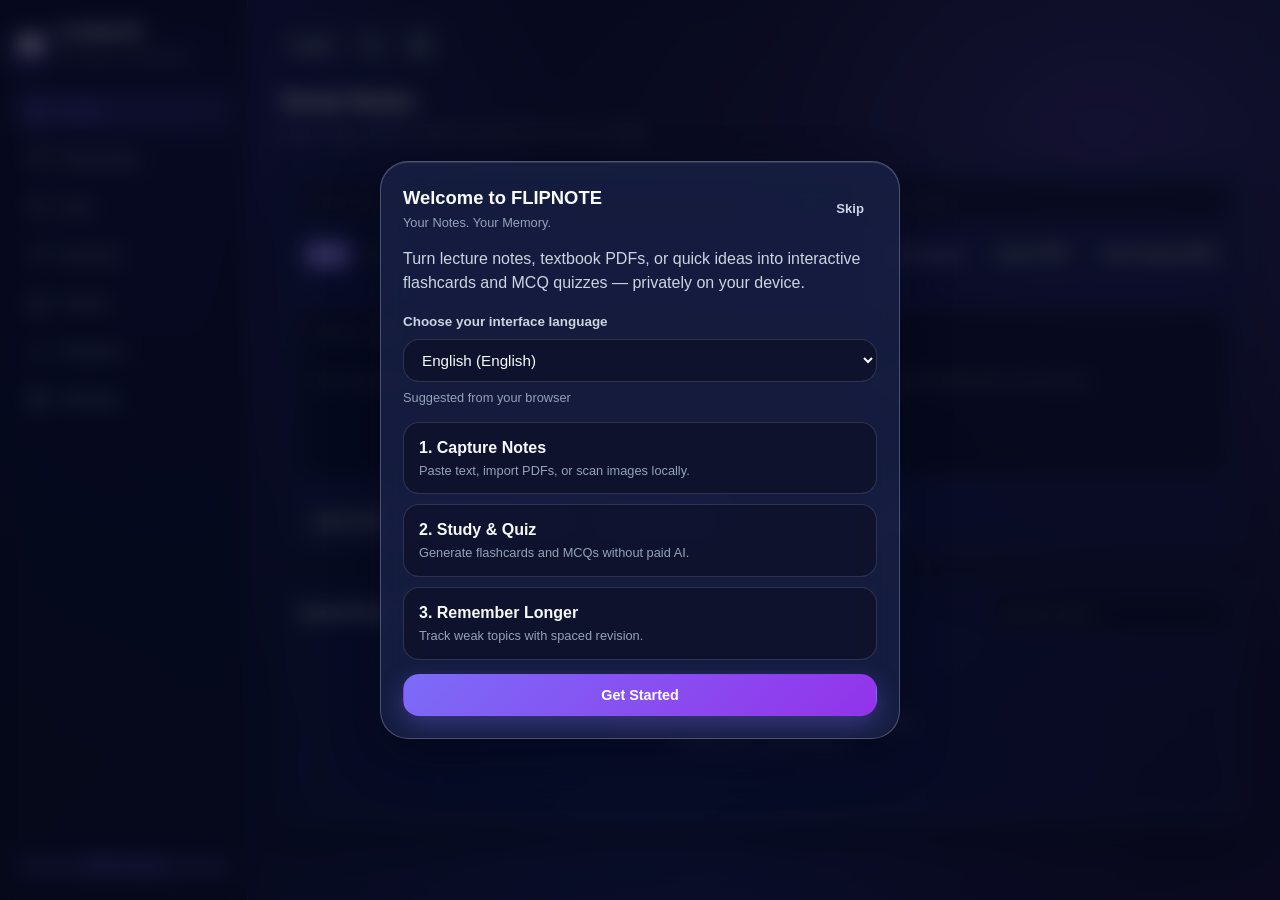
==== index.html @ e230f176 "Add files via upload" ====
<!DOCTYPE html>
<html lang="en" dir="ltr" data-theme="dark">
<head>
  <meta charset="UTF-8" />
  <meta name="viewport" content="width=device-width, initial-scale=1.0, viewport-fit=cover" />
  <title>FLIPNOTE — Your Notes. Your Memory. | Free Flashcards, Quizzes &amp; Spaced Revision</title>
  <meta name="description" content="FLIPNOTE is a free-first, offline-ready learning platform that converts your notes and PDFs into flashcards, MCQ quizzes, and spaced-revision sessions in 15 languages." />
  <meta name="theme-color" content="#101738" />
  <meta name="apple-mobile-web-app-capable" content="yes" />
  <meta name="apple-mobile-web-app-status-bar-style" content="black-translucent" />
  <meta name="apple-mobile-web-app-title" content="FLIPNOTE" />

  <!-- Canonical & Open Graph -->
  <link rel="canonical" href="https://YOUR_GITHUB_USERNAME.github.io/flipnote/" />
  <meta property="og:type" content="website" />
  <meta property="og:title" content="FLIPNOTE — Your Notes. Your Memory." />
  <meta property="og:description" content="Convert notes and PDFs into flashcards, MCQ quizzes, and spaced revision — free, private, and offline-ready." />
  <meta property="og:url" content="https://YOUR_GITHUB_USERNAME.github.io/flipnote/" />
  <meta property="og:image" content="./assets/icons/icon-512.png" />
  <meta name="twitter:card" content="summary" />
  <meta name="twitter:title" content="FLIPNOTE — Your Notes. Your Memory." />
  <meta name="twitter:description" content="Free-first study platform for flashcards, quizzes, and spaced revision." />

  <!-- PWA & Icons -->
  <link rel="manifest" href="./manifest.json" />
  <link rel="icon" type="image/svg+xml" href="./assets/icons/favicon.svg" />
  <link rel="apple-touch-icon" href="./assets/icons/apple-touch-icon.png" />

  <!-- Structured Data -->
  <script type="application/ld+json">
  {
    "@context": "https://schema.org",
    "@type": "SoftwareApplication",
    "name": "FLIPNOTE",
    "applicationCategory": "EducationalApplication",
    "operatingSystem": "Web, Android, iOS",
    "description": "Free-first learning platform that converts notes into flashcards, MCQ quizzes, and spaced revision.",
    "offers": {
      "@type": "Offer",
      "price": "0",
      "priceCurrency": "USD"
    }
  }
  </script>

  <link rel="stylesheet" href="./css/style.css" />
</head>
<body>
  <div id="offline-banner" class="offline-banner" hidden>
    <span data-i18n="common.offlineMode">You are offline. Saved study material remains available.</span>
  </div>

  <div class="app-shell">
    <!-- Desktop Sidebar -->
    <aside class="sidebar" aria-label="Primary navigation">
      <div class="brand-lockup">
        <img src="./assets/icons/icon-192.png" alt="FLIPNOTE logo" class="brand-logo" width="34" height="34" />
        <div>
          <p class="brand-title">FLIPNOTE</p>
          <p class="brand-tagline" data-i18n="app.tagline">Your Notes. Your Memory.</p>
        </div>
      </div>

      <nav class="sidebar-nav" id="sidebar-nav">
        <button class="nav-item active" data-view="notes" type="button">
          <svg viewBox="0 0 24 24" fill="none" stroke="currentColor" stroke-width="2"><path d="M14 2H6a2 2 0 0 0-2 2v16a2 2 0 0 0 2 2h12a2 2 0 0 0 2-2V8z"/><polyline points="14 2 14 8 20 8"/><line x1="16" y1="13" x2="8" y2="13"/><line x1="16" y1="17" x2="8" y2="17"/></svg>
          <span data-i18n="nav.notes">Notes</span>
        </button>
        <button class="nav-item" data-view="flashcards" type="button">
          <svg viewBox="0 0 24 24" fill="none" stroke="currentColor" stroke-width="2"><rect x="3" y="5" width="14" height="14" rx="2"/><path d="M7 3h12a2 2 0 0 1 2 2v12"/></svg>
          <span data-i18n="nav.flashcards">Flashcards</span>
        </button>
        <button class="nav-item" data-view="quiz" type="button">
          <svg viewBox="0 0 24 24" fill="none" stroke="currentColor" stroke-width="2"><circle cx="12" cy="12" r="10"/><path d="M9.09 9a3 3 0 0 1 5.83 1c0 2-3 3-3 3"/><line x1="12" y1="17" x2="12.01" y2="17"/></svg>
          <span data-i18n="nav.quiz">Quiz</span>
        </button>
        <button class="nav-item" data-view="revision" type="button">
          <svg viewBox="0 0 24 24" fill="none" stroke="currentColor" stroke-width="2"><polyline points="23 4 23 10 17 10"/><path d="M20.49 15a9 9 0 1 1-2.12-9.36L23 10"/></svg>
          <span data-i18n="nav.revision">Revision</span>
        </button>
        <button class="nav-item" data-view="library" type="button">
          <svg viewBox="0 0 24 24" fill="none" stroke="currentColor" stroke-width="2"><path d="M4 19.5A2.5 2.5 0 0 1 6.5 17H20"/><path d="M6.5 2H20v20H6.5A2.5 2.5 0 0 1 4 19.5v-15A2.5 2.5 0 0 1 6.5 2z"/></svg>
          <span data-i18n="nav.library">Library</span>
        </button>
        <button class="nav-item" data-view="progress" type="button">
          <svg viewBox="0 0 24 24" fill="none" stroke="currentColor" stroke-width="2"><line x1="18" y1="20" x2="18" y2="10"/><line x1="12" y1="20" x2="12" y2="4"/><line x1="6" y1="20" x2="6" y2="14"/></svg>
          <span data-i18n="nav.progress">Progress</span>
        </button>
        <button class="nav-item" data-view="settings" type="button">
          <svg viewBox="0 0 24 24" fill="none" stroke="currentColor" stroke-width="2"><circle cx="12" cy="12" r="3"/><path d="M19.4 15a1.65 1.65 0 0 0 .33 1.82l.06.06a2 2 0 1 1-2.83 2.83l-.06-.06a1.65 1.65 0 0 0-1.82-.33 1.65 1.65 0 0 0-1 1.51V21a2 2 0 0 1-4 0v-.09A1.65 1.65 0 0 0 9 19.4a1.65 1.65 0 0 0-1.82.33l-.06.06a2 2 0 1 1-2.83-2.83l.06-.06a1.65 1.65 0 0 0 .33-1.82 1.65 1.65 0 0 0-1.51-1H3a2 2 0 0 1 0-4h.09A1.65 1.65 0 0 0 4.6 9a1.65 1.65 0 0 0-.33-1.82l-.06-.06a2 2 0 1 1 2.83-2.83l.06.06a1.65 1.65 0 0 0 1.82.33H9a1.65 1.65 0 0 0 1-1.51V3a2 2 0 0 1 4 0v.09a1.65 1.65 0 0 0 1 1.51 1.65 1.65 0 0 0 1.82-.33l.06-.06a2 2 0 1 1 2.83 2.83l-.06.06a1.65 1.65 0 0 0-.33 1.82V9c.26.6.77 1.02 1.51 1H21a2 2 0 0 1 0 4h-.09c-.74 0-1.25.42-1.51 1z"/></svg>
          <span data-i18n="nav.settings">Settings</span>
        </button>
      </nav>

      <div class="pill" style="justify-content:center;" data-i18n="common.offlineReady">Offline Ready</div>
    </aside>

    <!-- Main Content -->
    <main class="main-content">
      <header class="mobile-header">
        <div class="brand-lockup">
          <img src="./assets/icons/icon-192.png" alt="FLIPNOTE logo" class="brand-logo" width="34" height="34" />
          <div>
            <h1 class="brand-title">FLIPNOTE</h1>
            <p class="brand-tagline" data-i18n="app.tagline">Your Notes. Your Memory.</p>
          </div>
        </div>
        <div class="header-actions">
          <button id="btn-install-pwa" class="btn btn-secondary btn-sm" type="button" hidden>Install</button>
          <button id="btn-theme-toggle" class="btn btn-secondary btn-icon" type="button" aria-label="Toggle theme" title="Toggle theme">
            <svg viewBox="0 0 24 24" width="18" height="18" fill="none" stroke="currentColor" stroke-width="2"><path d="M21 12.79A9 9 0 1 1 11.21 3 7 7 0 0 0 21 12.79z"/></svg>
          </button>
          <button id="btn-open-settings" class="btn btn-secondary btn-icon" type="button" data-i18n-aria="nav.settings" aria-label="Settings">
            <svg viewBox="0 0 24 24" width="18" height="18" fill="none" stroke="currentColor" stroke-width="2"><circle cx="12" cy="12" r="3"/><path d="M19.4 15a1.65 1.65 0 0 0 .33 1.82l.06.06a2 2 0 1 1-2.83 2.83l-.06-.06a1.65 1.65 0 0 0-1.82-.33 1.65 1.65 0 0 0-1 1.51V21a2 2 0 0 1-4 0v-.09A1.65 1.65 0 0 0 9 19.4a1.65 1.65 0 0 0-1.82.33l-.06.06a2 2 0 1 1-2.83-2.83l.06-.06a1.65 1.65 0 0 0 .33-1.82 1.65 1.65 0 0 0-1.51-1H3a2 2 0 0 1 0-4h.09A1.65 1.65 0 0 0 4.6 9a1.65 1.65 0 0 0-.33-1.82l-.06-.06a2 2 0 1 1 2.83-2.83l.06.06a1.65 1.65 0 0 0 1.82.33H9a1.65 1.65 0 0 0 1-1.51V3a2 2 0 0 1 4 0v.09a1.65 1.65 0 0 0 1 1.51 1.65 1.65 0 0 0 1.82-.33l.06-.06a2 2 0 1 1 2.83 2.83l-.06.06a1.65 1.65 0 0 0-.33 1.82V9c.26.6.77 1.02 1.51 1H21a2 2 0 0 1 0 4h-.09c-.74 0-1.25.42-1.51 1z"/></svg>
          </button>
        </div>
      </header>

      <!-- VIEW 1: SMART NOTES -->
      <section id="view-notes" class="view-section active" aria-labelledby="notes-heading">
        <div class="view-header">
          <h2 id="notes-heading" class="view-title" data-i18n="notes.title">Smart Notes</h2>
          <p class="view-subtitle" data-i18n="notes.subtitle">Paste notes, import a PDF, or extract text from an image.</p>
        </div>

        <article class="glass-card">
          <div class="grid-2">
            <div class="field-group">
              <label for="note-title" class="sr-only" data-i18n="notes.noteTitlePlaceholder">Note title</label>
              <input id="note-title" class="input" type="text" data-i18n-placeholder="notes.noteTitlePlaceholder" placeholder="Note title (e.g., Cell Biology — Mitosis)" />
            </div>
            <div class="field-group">
              <label for="note-subject" class="sr-only" data-i18n="notes.subjectPlaceholder">Subject</label>
              <input id="note-subject" class="input" type="text" data-i18n-placeholder="notes.subjectPlaceholder" placeholder="Subject / Topic (optional)" />
            </div>
          </div>

          <div class="btn-row" style="justify-content:space-between; margin-bottom:10px;">
            <div class="segmented" role="tablist">
              <button id="btn-note-edit-mode" class="segmented-btn active" type="button" data-i18n="notes.editMode">Edit</button>
              <button id="btn-note-preview-mode" class="segmented-btn" type="button" data-i18n="notes.previewMode">Preview</button>
            </div>
            <div class="btn-row">
              <button id="btn-load-sample" class="btn btn-ghost btn-sm" type="button" data-i18n="notes.pasteSample">Load Sample</button>
              <label class="btn btn-secondary btn-sm" style="cursor:pointer;">
                <span data-i18n="notes.importPdf">Import PDF</span>
                <input id="input-pdf-file" type="file" accept="application/pdf,.pdf" hidden />
              </label>
              <label class="btn btn-secondary btn-sm" style="cursor:pointer;">
                <span data-i18n="notes.importImage">Scan Image (OCR)</span>
                <input id="input-ocr-file" type="file" accept="image/*" hidden />
              </label>
            </div>
          </div>

          <div id="note-status" class="pill" style="margin-bottom:10px;" hidden></div>

          <textarea id="note-content" class="textarea" data-i18n-placeholder="notes.contentPlaceholder" placeholder="Paste or type your study notes here..."></textarea>
          <div id="note-preview" class="note-preview" hidden></div>
          <div id="note-summary-box" class="glass-card" style="margin-top:12px; padding:14px;" hidden></div>

          <div class="btn-row" style="margin-top:14px;">
            <button id="btn-save-note" class="btn btn-secondary" type="button" data-i18n="notes.saveNote">Save Note</button>
            <button id="btn-gen-flashcards" class="btn btn-primary" type="button" data-i18n="notes.generateFlashcards">Generate Flashcards</button>
            <button id="btn-gen-quiz" class="btn btn-primary" type="button" data-i18n="notes.generateQuiz">Generate Quiz</button>
            <button id="btn-summarize-note" class="btn btn-secondary" type="button">Summarize</button>
            <button id="btn-clear-note" class="btn btn-ghost btn-sm" type="button" data-i18n="common.clear">Clear</button>
          </div>
        </article>

        <article class="glass-card">
          <div class="btn-row" style="justify-content:space-between; margin-bottom:12px;">
            <h3 style="margin:0; font-size:1.05rem;" data-i18n="notes.savedNotes">Saved Notes</h3>
            <input id="notes-search" class="input" style="max-width:240px; padding:8px 12px;" type="search" data-i18n-placeholder="notes.searchNotes" placeholder="Search notes..." />
          </div>
          <div id="notes-list" class="item-list"></div>
        </article>
      </section>

      <!-- VIEW 2: FLASHCARDS -->
      <section id="view-flashcards" class="view-section" aria-labelledby="flashcards-heading">
        <div class="view-header">
          <h2 id="flashcards-heading" class="view-title" data-i18n="flashcards.title">Flashcard Studio</h2>
          <p class="view-subtitle" data-i18n="flashcards.subtitle">Flip cards, edit Q&amp;A, shuffle, and save study sets.</p>
        </div>

        <article class="glass-card" id="flashcards-workspace">
          <div class="btn-row" style="justify-content:space-between; margin-bottom:12px;">
            <div class="btn-row">
              <input id="set-title-input" class="input" style="max-width:260px; padding:8px 12px;" type="text" data-i18n-placeholder="flashcards.setTitlePrompt" placeholder="Study Set Title" />
              <span id="flashcard-counter" class="pill">0 / 0</span>
            </div>
            <div class="btn-row">
              <button id="btn-fc-shuffle" class="btn btn-secondary btn-sm" type="button" data-i18n="flashcards.shuffle">Shuffle</button>
              <button id="btn-fc-add" class="btn btn-secondary btn-sm" type="button" data-i18n="flashcards.addCard">Add Card</button>
              <button id="btn-fc-save" class="btn btn-primary btn-sm" type="button" data-i18n="flashcards.saveSet">Save Study Set</button>
              <button id="btn-fc-share" class="btn btn-secondary btn-sm" type="button" data-i18n="flashcards.shareSet">Share Set</button>
            </div>
          </div>

          <div id="flashcard-empty" class="empty-state">
            <div class="empty-icon">
              <svg viewBox="0 0 24 24" width="24" height="24" fill="none" stroke="currentColor" stroke-width="2"><rect x="3" y="5" width="14" height="14" rx="2"/><path d="M7 3h12a2 2 0 0 1 2 2v12"/></svg>
            </div>
            <h3 class="empty-title" data-i18n="flashcards.emptyTitle">No flashcards ready</h3>
            <p class="empty-desc" data-i18n="flashcards.emptyDesc">Generate flashcards from a note or open a saved study set from your Library.</p>
            <button id="btn-fc-go-notes" class="btn btn-primary" type="button" data-i18n="flashcards.goToNotes">Go to Notes</button>
          </div>

          <div id="flashcard-active-area" hidden>
            <div class="flashcard-stage">
              <div id="flashcard-3d" class="flashcard-3d" tabindex="0" role="button" aria-label="Flip flashcard">
                <div class="flashcard-face flashcard-face-front">
                  <span class="flashcard-face-label" data-i18n="flashcards.front">Question / Front</span>
                  <p id="flashcard-front-text" class="flashcard-text"></p>
                  <span class="flashcard-hint" data-i18n="flashcards.tapToFlip">Tap card or press Space to flip</span>
                </div>
                <div class="flashcard-face flashcard-face-back">
                  <span class="flashcard-face-label" data-i18n="flashcards.back">Answer / Back</span>
                  <p id="flashcard-back-text" class="flashcard-text"></p>
                </div>
              </div>
            </div>

            <div class="btn-row" style="justify-content:space-between; margin-top:12px;">
              <div class="btn-row">
                <button id="btn-fc-prev" class="btn btn-secondary" type="button" data-i18n="common.previous">Previous</button>
                <button id="btn-fc-next" class="btn btn-secondary" type="button" data-i18n="common.next">Next</button>
              </div>
              <div class="btn-row">
                <button id="btn-fc-edit-card" class="btn btn-ghost btn-sm" type="button" data-i18n="common.edit">Edit</button>
                <button id="btn-fc-delete-card" class="btn btn-danger btn-sm" type="button" data-i18n="common.delete">Delete</button>
              </div>
            </div>
            <p class="item-sub" style="margin-top:12px;" data-i18n="flashcards.deterministicNotice">Generated locally using deterministic text analysis (no paid AI required).</p>
          </div>
        </article>
      </section>

      <!-- VIEW 3: QUIZ ENGINE -->
      <section id="view-quiz" class="view-section" aria-labelledby="quiz-heading">
        <div class="view-header">
          <h2 id="quiz-heading" class="view-title" data-i18n="quiz.title">Quiz Engine</h2>
          <p class="view-subtitle" data-i18n="quiz.subtitle">Test recall with auto-generated MCQs and source explanations.</p>
        </div>

        <article class="glass-card">
          <div id="quiz-empty" class="empty-state">
            <div class="empty-icon">
              <svg viewBox="0 0 24 24" width="24" height="24" fill="none" stroke="currentColor" stroke-width="2"><circle cx="12" cy="12" r="10"/><path d="M9.09 9a3 3 0 0 1 5.83 1c0 2-3 3-3 3"/><line x1="12" y1="17" x2="12.01" y2="17"/></svg>
            </div>
            <h3 class="empty-title" data-i18n="quiz.emptyTitle">No quiz loaded</h3>
            <p class="empty-desc" data-i18n="quiz.emptyDesc">Create a quiz from your notes or open a shared quiz challenge.</p>
            <button id="btn-quiz-go-notes" class="btn btn-primary" type="button" data-i18n="flashcards.goToNotes">Go to Notes</button>
          </div>

          <div id="quiz-active" hidden>
            <div class="btn-row" style="justify-content:space-between; margin-bottom:12px;">
              <div>
                <h3 id="quiz-title-display" style="margin:0; font-size:1.05rem;"></h3>
                <span id="quiz-progress-pill" class="pill" style="margin-top:4px;"></span>
              </div>
              <div class="btn-row">
                <button id="btn-quiz-randomize" class="btn btn-secondary btn-sm" type="button" data-i18n="quiz.randomize">Randomize Order</button>
                <button id="btn-quiz-save" class="btn btn-secondary btn-sm" type="button" data-i18n="quiz.saveQuiz">Save Quiz</button>
                <button id="btn-quiz-share" class="btn btn-secondary btn-sm" type="button" data-i18n="quiz.shareChallenge">Share Challenge</button>
              </div>
            </div>

            <p id="quiz-question-text" style="font-size:1.12rem; font-weight:600; margin:14px 0;"></p>
            <div id="quiz-options-list" class="quiz-options"></div>

            <div id="quiz-feedback" class="glass-card" style="padding:14px; margin-top:12px;" hidden>
              <p id="quiz-feedback-status" style="font-weight:700; margin:0 0 6px;"></p>
              <p id="quiz-feedback-explanation" class="item-sub" style="margin:0;"></p>
            </div>

            <div class="btn-row" style="justify-content:flex-end; margin-top:14px;">
              <button id="btn-quiz-next" class="btn btn-primary" type="button" hidden data-i18n="quiz.nextQuestion">Next Question</button>
            </div>
          </div>

          <div id="quiz-complete" class="empty-state" hidden>
            <h3 class="empty-title" data-i18n="quiz.completedTitle">Quiz Complete!</h3>
            <p id="quiz-final-score" class="stat-value" style="margin:10px 0;"></p>
            <div class="btn-row" style="justify-content:center; margin-top:16px;">
              <button id="btn-quiz-retry-wrong" class="btn btn-primary" type="button" hidden></button>
              <button id="btn-quiz-retry-all" class="btn btn-secondary" type="button" data-i18n="quiz.retryAll">Retry Full Quiz</button>
            </div>
          </div>
        </article>
      </section>

      <!-- VIEW 4: SPACED REVISION -->
      <section id="view-revision" class="view-section" aria-labelledby="revision-heading">
        <div class="view-header">
          <h2 id="revision-heading" class="view-title" data-i18n="revision.title">Spaced Revision</h2>
          <p class="view-subtitle" data-i18n="revision.subtitle">Rate recall difficulty to schedule your next review.</p>
        </div>

        <article class="glass-card">
          <div class="btn-row" style="justify-content:space-between; margin-bottom:12px;">
            <span id="rev-due-pill" class="pill">0</span>
            <button id="btn-rev-practice-all" class="btn btn-secondary btn-sm" type="button" data-i18n="revision.practiceAll">Practice All Cards Anyway</button>
          </div>

          <div id="rev-empty" class="empty-state">
            <h3 class="empty-title" data-i18n="revision.allCaughtUp">You're all caught up!</h3>
            <p class="empty-desc" data-i18n="revision.allCaughtUpDesc">No flashcards are due right now. Study a set or review weak topics below.</p>
          </div>

          <div id="rev-active" hidden>
            <p id="rev-set-label" class="item-sub" style="margin-bottom:6px;"></p>
            <div class="flashcard-stage">
              <div id="rev-card-3d" class="flashcard-3d" tabindex="0" role="button" aria-label="Flip revision card">
                <div class="flashcard-face flashcard-face-front">
                  <span class="flashcard-face-label" data-i18n="flashcards.front">Question / Front</span>
                  <p id="rev-front-text" class="flashcard-text"></p>
                  <span class="flashcard-hint" data-i18n="flashcards.tapToFlip">Tap card or press Space to flip</span>
                </div>
                <div class="flashcard-face flashcard-face-back">
                  <span class="flashcard-face-label" data-i18n="flashcards.back">Answer / Back</span>
                  <p id="rev-back-text" class="flashcard-text"></p>
                </div>
              </div>
            </div>

            <div class="btn-row" style="justify-content:center; margin-top:14px;">
              <button class="btn btn-danger" data-rate="difficult" type="button">
                <span data-i18n="revision.difficult">Difficult</span>
                <small data-i18n="revision.difficultHint">10 min</small>
              </button>
              <button class="btn btn-secondary" data-rate="medium" type="button">
                <span data-i18n="revision.medium">Medium</span>
                <small data-i18n="revision.mediumHint">+1 day</small>
              </button>
              <button class="btn btn-success" data-rate="easy" type="button">
                <span data-i18n="revision.easy">Easy</span>
                <small data-i18n="revision.easyHint">+4 days</small>
              </button>
            </div>
          </div>
        </article>

        <article class="glass-card">
          <h3 style="margin:0 0 10px; font-size:1.05rem;" data-i18n="revision.weakTopics">Weak Topics</h3>
          <div id="weak-topics-list" class="item-list"></div>
        </article>
      </section>

      <!-- VIEW 5: STUDY LIBRARY -->
      <section id="view-library" class="view-section" aria-labelledby="library-heading">
        <div class="view-header">
          <h2 id="library-heading" class="view-title" data-i18n="library.title">Study Library</h2>
          <p class="view-subtitle" data-i18n="library.subtitle">Your saved notes, flashcard sets, quizzes, and community sets.</p>
        </div>

        <article class="glass-card" id="library-recent-card" hidden>
          <h3 style="margin:0 0 10px; font-size:1.05rem;" data-i18n="library.recentTitle">Recently Studied</h3>
          <div id="library-recent-list" class="item-list"></div>
        </article>

        <article class="glass-card">
          <div class="btn-row" style="justify-content:space-between; margin-bottom:12px;">
            <div class="segmented" id="library-filters">
              <button class="segmented-btn active" data-filter="all" type="button" data-i18n="library.filterAll">All</button>
              <button class="segmented-btn" data-filter="notes" type="button" data-i18n="library.filterNotes">Notes</button>
              <button class="segmented-btn" data-filter="sets" type="button" data-i18n="library.filterSets">Flashcards</button>
              <button class="segmented-btn" data-filter="quizzes" type="button" data-i18n="library.filterQuizzes">Quizzes</button>
            </div>
            <div class="btn-row">
              <input id="library-search" class="input" style="max-width:220px; padding:8px 12px;" type="search" data-i18n-placeholder="library.searchPlaceholder" placeholder="Search..." />
              <button id="btn-open-import" class="btn btn-secondary btn-sm" type="button" data-i18n="library.importBtn">Import JSON / Link</button>
            </div>
          </div>
          <div id="library-local-list" class="item-list"></div>
        </article>

        <article class="glass-card">
          <div class="btn-row" style="justify-content:space-between; margin-bottom:10px;">
            <h3 style="margin:0; font-size:1.05rem;" data-i18n="library.publicTitle">Public Study Discovery</h3>
            <button id="btn-refresh-public" class="btn btn-secondary btn-sm" type="button" data-i18n="library.refreshPublic">Refresh</button>
          </div>
          <div id="library-public-list" class="item-list"></div>
        </article>
      </section>

      <!-- VIEW 6: PROGRESS DASHBOARD -->
      <section id="view-progress" class="view-section" aria-labelledby="progress-heading">
        <div class="view-header">
          <h2 id="progress-heading" class="view-title" data-i18n="progress.title">Learning Progress</h2>
          <p class="view-subtitle" data-i18n="progress.subtitle">Your local study sessions, quiz accuracy, and daily activity.</p>
        </div>

        <div class="stats-grid">
          <div class="stat-card glass-card">
            <p id="stat-sessions" class="stat-value">0</p>
            <p class="stat-label" data-i18n="progress.sessions">Study Sessions</p>
          </div>
          <div class="stat-card glass-card">
            <p id="stat-quizzes" class="stat-value">0</p>
            <p class="stat-label" data-i18n="progress.quizzesCompleted">Quizzes Completed</p>
          </div>
          <div class="stat-card glass-card">
            <p id="stat-avg-score" class="stat-value">0%</p>
            <p class="stat-label" data-i18n="progress.avgScore">Average Quiz Score</p>
          </div>
          <div class="stat-card glass-card">
            <p id="stat-cards-reviewed" class="stat-value">0</p>
            <p class="stat-label" data-i18n="progress.cardsReviewed">Cards Reviewed</p>
          </div>
        </div>

        <article class="glass-card">
          <h3 style="margin:0 0 8px; font-size:1.05rem;" data-i18n="progress.dailyActivity">Last 7 Days Activity</h3>
          <div id="activity-chart" class="chart-bars"></div>
        </article>

        <article class="glass-card">
          <h3 style="margin:0 0 10px; font-size:1.05rem;" data-i18n="progress.recentQuizzes">Recent Quiz Results</h3>
          <div id="recent-quizzes-list" class="item-list"></div>
        </article>
      </section>

      <!-- VIEW 7: SETTINGS -->
      <section id="view-settings" class="view-section" aria-labelledby="settings-heading">
        <div class="view-header">
          <h2 id="settings-heading" class="view-title" data-i18n="settings.title">Settings</h2>
          <p class="view-subtitle" data-i18n="settings.subtitle">Customize languages, appearance, optional AI, and local privacy.</p>
        </div>

        <article class="glass-card">
          <h3 style="margin:0 0 12px; font-size:1.05rem;" data-i18n="settings.appearance">Appearance</h3>
          <div class="grid-2">
            <div class="field-group">
              <label for="setting-theme" class="field-label" data-i18n="settings.theme">Theme</label>
              <select id="setting-theme" class="select">
                <option value="dark" data-i18n="settings.darkTheme">Dark Glass (Blue &amp; Purple)</option>
                <option value="light" data-i18n="settings.lightTheme">Light Frosted Glass</option>
              </select>
            </div>
            <div class="field-group">
              <label for="setting-interface-lang" class="field-label" data-i18n="settings.interfaceLang">Interface Language</label>
              <select id="setting-interface-lang" class="select"></select>
            </div>
          </div>
        </article>

        <article class="glass-card">
          <h3 style="margin:0 0 12px; font-size:1.05rem;" data-i18n="settings.learningLangs">Learning Languages</h3>
          <div class="grid-2">
            <div class="field-group">
              <label for="setting-notes-lang" class="field-label" data-i18n="settings.notesInputLang">Notes Input Language</label>
              <select id="setting-notes-lang" class="select"></select>
            </div>
            <div class="field-group">
              <label for="setting-fc-lang" class="field-label" data-i18n="settings.flashcardOutLang">Flashcard Output Language</label>
              <select id="setting-fc-lang" class="select"></select>
            </div>
            <div class="field-group">
              <label for="setting-quiz-lang" class="field-label" data-i18n="settings.quizOutLang">Quiz Language</label>
              <select id="setting-quiz-lang" class="select"></select>
            </div>
            <div class="field-group">
              <label for="setting-summary-lang" class="field-label" data-i18n="settings.summaryOutLang">Summary Language</label>
              <select id="setting-summary-lang" class="select"></select>
            </div>
            <div class="field-group">
              <label for="setting-translate-lang" class="field-label" data-i18n="settings.translationTargetLang">Translation Target Language</label>
              <select id="setting-translate-lang" class="select"></select>
            </div>
          </div>
        </article>

        <article class="glass-card">
          <h3 style="margin:0 0 6px; font-size:1.05rem;" data-i18n="settings.aiSection">Optional AI Provider (Disabled by Default)</h3>
          <p class="item-sub" style="margin-bottom:12px;" data-i18n="settings.aiNotice">FLIPNOTE works 100% free without AI. Keys stay strictly in your browser.</p>
          <label class="btn-row" style="margin-bottom:12px; cursor:pointer;">
            <input id="setting-ai-enabled" type="checkbox" />
            <span data-i18n="settings.aiEnable">Enable Optional AI Enhancement</span>
          </label>
          <div class="grid-2">
            <div class="field-group">
              <label for="setting-ai-provider" class="field-label" data-i18n="settings.aiProvider">Provider</label>
              <select id="setting-ai-provider" class="select">
                <option value="openai-compatible">OpenAI-Compatible</option>
                <option value="gemini">Google Gemini API</option>
              </select>
            </div>
            <div class="field-group">
              <label for="setting-ai-model" class="field-label" data-i18n="settings.aiModel">Model Name</label>
              <input id="setting-ai-model" class="input" type="text" placeholder="gpt-4o-mini / gemini-2.0-flash" />
            </div>
          </div>
          <div class="field-group">
            <label for="setting-ai-key" class="field-label" data-i18n="settings.aiApiKey">API Key (stored locally only)</label>
            <input id="setting-ai-key" class="input" type="password" autocomplete="off" placeholder="sk-..." />
          </div>
        </article>

        <article class="glass-card">
          <h3 style="margin:0 0 6px; font-size:1.05rem;" data-i18n="settings.supabaseSection">Optional Supabase Online Sharing</h3>
          <p class="item-sub" style="margin-bottom:12px;" data-i18n="settings.supabaseNotice">Use only your public Supabase Project URL and public Anon Key.</p>
          <div class="grid-2">
            <div class="field-group">
              <label for="setting-sb-url" class="field-label" data-i18n="settings.supabaseUrl">Supabase Project URL</label>
              <input id="setting-sb-url" class="input" type="url" placeholder="https://xxxx.supabase.co" />
            </div>
            <div class="field-group">
              <label for="setting-sb-key" class="field-label" data-i18n="settings.supabaseAnonKey">Supabase Public Anon Key</label>
              <input id="setting-sb-key" class="input" type="text" autocomplete="off" placeholder="eyJ..." />
            </div>
          </div>
          <button id="btn-save-settings" class="btn btn-primary" type="button" data-i18n="common.save">Save</button>
        </article>

        <article class="glass-card">
          <h3 style="margin:0 0 12px; font-size:1.05rem;" data-i18n="settings.dataSection">Data &amp; Privacy</h3>
          <div class="btn-row">
            <button id="btn-export-all" class="btn btn-secondary" type="button" data-i18n="settings.exportAll">Export All Local Data (.json)</button>
            <label class="btn btn-secondary" style="cursor:pointer;">
              <span data-i18n="settings.importAll">Import Backup (.json)</span>
              <input id="input-import-all" type="file" accept="application/json,.json" hidden />
            </label>
            <button id="btn-delete-all" class="btn btn-danger" type="button" data-i18n="settings.deleteAll">Delete All Local Data</button>
          </div>
        </article>
      </section>
    </main>
  </div>

  <!-- Mobile Bottom Tab Bar -->
  <nav class="bottom-nav" id="bottom-nav" aria-label="Mobile navigation">
    <button class="nav-item active" data-view="notes" type="button">
      <svg viewBox="0 0 24 24" fill="none" stroke="currentColor" stroke-width="2"><path d="M14 2H6a2 2 0 0 0-2 2v16a2 2 0 0 0 2 2h12a2 2 0 0 0 2-2V8z"/><polyline points="14 2 14 8 20 8"/></svg>
      <span data-i18n="nav.notes">Notes</span>
    </button>
    <button class="nav-item" data-view="flashcards" type="button">
      <svg viewBox="0 0 24 24" fill="none" stroke="currentColor" stroke-width="2"><rect x="3" y="5" width="14" height="14" rx="2"/><path d="M7 3h12a2 2 0 0 1 2 2v12"/></svg>
      <span data-i18n="nav.flashcards">Flashcards</span>
    </button>
    <button class="nav-item" data-view="quiz" type="button">
      <svg viewBox="0 0 24 24" fill="none" stroke="currentColor" stroke-width="2"><circle cx="12" cy="12" r="10"/><path d="M9.09 9a3 3 0 0 1 5.83 1c0 2-3 3-3 3"/><line x1="12" y1="17" x2="12.01" y2="17"/></svg>
      <span data-i18n="nav.quiz">Quiz</span>
    </button>
    <button class="nav-item" data-view="revision" type="button">
      <svg viewBox="0 0 24 24" fill="none" stroke="currentColor" stroke-width="2"><polyline points="23 4 23 10 17 10"/><path d="M20.49 15a9 9 0 1 1-2.12-9.36L23 10"/></svg>
      <span data-i18n="nav.revision">Revision</span>
    </button>
    <button class="nav-item" data-view="library" type="button">
      <svg viewBox="0 0 24 24" fill="none" stroke="currentColor" stroke-width="2"><path d="M4 19.5A2.5 2.5 0 0 1 6.5 17H20"/><path d="M6.5 2H20v20H6.5A2.5 2.5 0 0 1 4 19.5v-15A2.5 2.5 0 0 1 6.5 2z"/></svg>
      <span data-i18n="nav.library">Library</span>
    </button>
    <button class="nav-item" data-view="progress" type="button">
      <svg viewBox="0 0 24 24" fill="none" stroke="currentColor" stroke-width="2"><line x1="18" y1="20" x2="18" y2="10"/><line x1="12" y1="20" x2="12" y2="4"/><line x1="6" y1="20" x2="6" y2="14"/></svg>
      <span data-i18n="nav.progress">Progress</span>
    </button>
  </nav>

  <!-- Onboarding Modal -->
  <div id="onboarding-modal" class="modal-backdrop" role="dialog" aria-modal="true" aria-labelledby="onboarding-title" hidden>
    <div class="modal-card">
      <div class="modal-header">
        <div>
          <h2 id="onboarding-title" class="modal-title" data-i18n="onboarding.welcome">Welcome to FLIPNOTE</h2>
          <p class="item-sub" data-i18n="onboarding.tagline">Your Notes. Your Memory.</p>
        </div>
        <button id="btn-onboarding-skip" class="btn btn-ghost btn-sm" type="button" data-i18n="onboarding.skip">Skip</button>
      </div>
      <p style="margin-top:0; color:var(--text-secondary);" data-i18n="onboarding.description">Turn lecture notes, textbook PDFs, or quick ideas into interactive flashcards and MCQ quizzes — privately on your device.</p>

      <div class="field-group">
        <label for="onboarding-lang-select" class="field-label" data-i18n="onboarding.chooseLanguage">Choose your interface language</label>
        <select id="onboarding-lang-select" class="select"></select>
        <span id="onboarding-lang-hint" class="item-sub" data-i18n="onboarding.suggestedBrowser">Suggested from your browser</span>
      </div>

      <div class="item-list" style="margin:14px 0;">
        <div class="item-row"><div><strong data-i18n="onboarding.step1Title">1. Capture Notes</strong><p class="item-sub" data-i18n="onboarding.step1Desc">Paste text, import PDFs, or scan images locally.</p></div></div>
        <div class="item-row"><div><strong data-i18n="onboarding.step2Title">2. Study &amp; Quiz</strong><p class="item-sub" data-i18n="onboarding.step2Desc">Generate flashcards and MCQs without paid AI.</p></div></div>
        <div class="item-row"><div><strong data-i18n="onboarding.step3Title">3. Remember Longer</strong><p class="item-sub" data-i18n="onboarding.step3Desc">Track weak topics with spaced revision.</p></div></div>
      </div>

      <button id="btn-onboarding-start" class="btn btn-primary" style="width:100%;" type="button" data-i18n="onboarding.getStarted">Get Started</button>
    </div>
  </div>

  <!-- Share Modal -->
  <div id="share-modal" class="modal-backdrop" role="dialog" aria-modal="true" aria-labelledby="share-modal-title" hidden>
    <div class="modal-card">
      <div class="modal-header">
        <h2 id="share-modal-title" class="modal-title" data-i18n="sharing.title">Share Study Material</h2>
        <button id="btn-share-close" class="btn btn-ghost btn-sm" type="button" data-i18n="common.close">Close</button>
      </div>
      <p class="item-sub" style="margin-bottom:12px;" data-i18n="sharing.privacyNotice">Private notes are never shared automatically.</p>
      <div id="share-size-warning" class="pill pill-warning" style="margin-bottom:12px; white-space:normal;" hidden></div>
      <div class="btn-row" style="margin-bottom:16px;">
        <button id="btn-share-copy-link" class="btn btn-primary" type="button" data-i18n="sharing.generateLink">Copy Shareable Link</button>
        <button id="btn-share-download-json" class="btn btn-secondary" type="button" data-i18n="sharing.downloadJson">Download .json File</button>
      </div>
      <hr style="border:none; border-top:1px solid var(--glass-border); margin:14px 0;" />
      <h3 style="font-size:0.98rem; margin:0 0 8px;" data-i18n="sharing.onlineTab">Public Community (Supabase)</h3>
      <div class="field-group">
        <input id="share-author-alias" class="input" type="text" data-i18n-placeholder="sharing.authorAlias" placeholder="Your Alias (optional)" />
      </div>
      <button id="btn-share-publish" class="btn btn-secondary" type="button" data-i18n="sharing.publishPublic">Publish to Public Library</button>
    </div>
  </div>

  <!-- Import Modal -->
  <div id="import-modal" class="modal-backdrop" role="dialog" aria-modal="true" aria-labelledby="import-modal-title" hidden>
    <div class="modal-card">
      <div class="modal-header">
        <h2 id="import-modal-title" class="modal-title" data-i18n="library.importTitle">Import Study Set or Quiz</h2>
        <button id="btn-import-close" class="btn btn-ghost btn-sm" type="button" data-i18n="common.close">Close</button>
      </div>
      <div class="field-group">
        <textarea id="import-text-input" class="textarea" style="min-height:120px;" data-i18n-placeholder="library.importPlaceholder" placeholder="Paste exported FLIPNOTE JSON or a #share= link here..."></textarea>
      </div>
      <div class="btn-row" style="justify-content:space-between;">
        <label class="btn btn-secondary btn-sm" style="cursor:pointer;">
          <span data-i18n="library.importFile">Or choose a .json file</span>
          <input id="import-file-input" type="file" accept="application/json,.json" hidden />
        </label>
        <button id="btn-import-submit" class="btn btn-primary" type="button" data-i18n="common.import">Import</button>
      </div>
    </div>
  </div>

  <!-- Edit Flashcard Modal -->
  <div id="card-edit-modal" class="modal-backdrop" role="dialog" aria-modal="true" hidden>
    <div class="modal-card">
      <div class="modal-header">
        <h2 class="modal-title" data-i18n="common.edit">Edit</h2>
        <button id="btn-card-edit-close" class="btn btn-ghost btn-sm" type="button" data-i18n="common.close">Close</button>
      </div>
      <div class="field-group">
        <label for="edit-card-front" class="field-label" data-i18n="flashcards.front">Question / Front</label>
        <textarea id="edit-card-front" class="textarea" style="min-height:85px;"></textarea>
      </div>
      <div class="field-group">
        <label for="edit-card-back" class="field-label" data-i18n="flashcards.back">Answer / Back</label>
        <textarea id="edit-card-back" class="textarea" style="min-height:100px;"></textarea>
      </div>
      <button id="btn-card-edit-save" class="btn btn-primary" type="button" data-i18n="common.save">Save</button>
    </div>
  </div>

  <!-- Confirm Modal -->
  <div id="confirm-modal" class="modal-backdrop" role="alertdialog" aria-modal="true" hidden>
    <div class="modal-card" style="max-width:400px;">
      <p id="confirm-modal-message" style="margin:0 0 18px; font-weight:500;"></p>
      <div class="btn-row" style="justify-content:flex-end;">
        <button id="confirm-modal-cancel" class="btn btn-secondary btn-sm" type="button">Cancel</button>
        <button id="confirm-modal-ok" class="btn btn-danger btn-sm" type="button">Confirm</button>
      </div>
    </div>
  </div>

  <div id="toast-container" class="toast-container" aria-live="polite"></div>

  <script type="module" src="./js/app.js"></script>
</body>
</html>
---- css/style.css ----
/* ==========================================================================
   FLIPNOTE — Apple-Inspired Glassmorphism Design System
   Mobile-first, RTL-ready, Dark Blue/Purple & Light Frosted Themes
   ========================================================================== */

:root {
  /* Typography with global script fallbacks */
  --font-sans: -apple-system, BlinkMacSystemFont, "SF Pro Display", "SF Pro Text", "Inter",
    "Segoe UI", Roboto, "Noto Sans", "Noto Sans Devanagari", "Noto Sans Bengali",
    "Noto Sans Arabic", "Noto Sans JP", "Noto Sans KR", "Noto Sans Tamil",
    "Noto Sans Telugu", "Noto Sans Gujarati", sans-serif;
  --font-mono: ui-monospace, SFMono-Regular, Menlo, Monaco, Consolas, monospace;

  /* Dark Glass Theme (Default) */
  --bg-base: #070b1e;
  --bg-gradient: radial-gradient(circle at 12% 14%, rgba(67, 56, 202, 0.42) 0%, transparent 45%),
                 radial-gradient(circle at 86% 18%, rgba(139, 92, 246, 0.34) 0%, transparent 42%),
                 radial-gradient(circle at 50% 88%, rgba(30, 64, 175, 0.32) 0%, transparent 50%),
                 linear-gradient(155deg, #060919 0%, #0d1333 48%, #1a123d 100%);

  --glass-bg: rgba(20, 27, 58, 0.56);
  --glass-bg-elevated: rgba(28, 37, 78, 0.72);
  --glass-bg-hover: rgba(42, 54, 108, 0.65);
  --glass-border: rgba(255, 255, 255, 0.14);
  --glass-border-strong: rgba(255, 255, 255, 0.24);
  --glass-shadow: 0 18px 48px rgba(3, 6, 23, 0.48), inset 0 1px 0 rgba(255, 255, 255, 0.12);

  --text-primary: #f8fafc;
  --text-secondary: #cbd5e1;
  --text-muted: #94a3b8;

  --accent: #7c6cf8;
  --accent-strong: #6353f2;
  --accent-soft: rgba(124, 108, 248, 0.18);
  --accent-glow: 0 8px 24px rgba(124, 108, 248, 0.35);

  --success: #34d399;
  --success-soft: rgba(52, 211, 153, 0.16);
  --warning: #fbbf24;
  --warning-soft: rgba(251, 191, 36, 0.16);
  --danger: #fb7185;
  --danger-soft: rgba(251, 113, 133, 0.16);

  --input-bg: rgba(10, 14, 34, 0.55);
  --nav-bg: rgba(12, 16, 38, 0.76);

  --radius-sm: 10px;
  --radius-md: 16px;
  --radius-lg: 22px;
  --radius-xl: 28px;
  --ease-spring: cubic-bezier(0.22, 1, 0.36, 1);

  --sidebar-w: 248px;
  --tabbar-h: 68px;
}

[data-theme="light"] {
  --bg-base: #eef1fb;
  --bg-gradient: radial-gradient(circle at 12% 14%, rgba(99, 102, 241, 0.18) 0%, transparent 45%),
                 radial-gradient(circle at 88% 20%, rgba(168, 85, 247, 0.16) 0%, transparent 42%),
                 linear-gradient(155deg, #f3f5fc 0%, #e7ecfa 52%, #efe8fb 100%);

  --glass-bg: rgba(255, 255, 255, 0.68);
  --glass-bg-elevated: rgba(255, 255, 255, 0.86);
  --glass-bg-hover: rgba(255, 255, 255, 0.92);
  --glass-border: rgba(15, 23, 42, 0.10);
  --glass-border-strong: rgba(15, 23, 42, 0.18);
  --glass-shadow: 0 14px 36px rgba(30, 41, 59, 0.10), inset 0 1px 0 rgba(255, 255, 255, 0.85);

  --text-primary: #0f172a;
  --text-secondary: #334155;
  --text-muted: #64748b;

  --accent: #5b4df0;
  --accent-strong: #4838e3;
  --accent-soft: rgba(91, 77, 240, 0.12);
  --accent-glow: 0 8px 20px rgba(91, 77, 240, 0.25);

  --input-bg: rgba(255, 255, 255, 0.78);
  --nav-bg: rgba(255, 255, 255, 0.82);
}

*, *::before, *::after {
  box-sizing: border-box;
}

html {
  font-size: 16px;
  -webkit-text-size-adjust: 100%;
  scroll-behavior: smooth;
}

body {
  margin: 0;
  min-height: 100dvh;
  font-family: var(--font-sans);
  color: var(--text-primary);
  background-color: var(--bg-base);
  background-image: var(--bg-gradient);
  background-attachment: fixed;
  line-height: 1.55;
  overflow-x: hidden;
  -webkit-font-smoothing: antialiased;
}

/* Accessibility */
.sr-only {
  position: absolute;
  width: 1px;
  height: 1px;
  padding: 0;
  margin: -1px;
  overflow: hidden;
  clip: rect(0, 0, 0, 0);
  border: 0;
}

:focus-visible {
  outline: 2px solid var(--accent);
  outline-offset: 2px;
}

/* Offline Banner */
.offline-banner {
  position: sticky;
  top: 0;
  z-index: 90;
  display: flex;
  align-items: center;
  justify-content: center;
  gap: 8px;
  padding: 8px 16px;
  font-size: 0.85rem;
  font-weight: 500;
  background: var(--warning-soft);
  color: var(--warning);
  backdrop-filter: blur(16px);
  border-bottom: 1px solid var(--glass-border);
}
.offline-banner[hidden] { display: none; }

/* App Shell */
.app-shell {
  display: flex;
  min-height: 100dvh;
}

/* Desktop Sidebar (hidden on mobile) */
.sidebar {
  display: none;
}

/* Main Content */
.main-content {
  flex: 1;
  width: 100%;
  max-width: 1040px;
  margin: 0 auto;
  padding: 16px 16px calc(var(--tabbar-h) + 28px);
}

/* Top Mobile Header */
.mobile-header {
  display: flex;
  align-items: center;
  justify-content: space-between;
  gap: 12px;
  margin-bottom: 16px;
}

.brand-lockup {
  display: flex;
  align-items: center;
  gap: 10px;
}

.brand-logo {
  width: 34px;
  height: 34px;
  border-radius: 10px;
  box-shadow: var(--accent-glow);
}

.brand-title {
  font-size: 1.125rem;
  font-weight: 700;
  letter-spacing: -0.02em;
  margin: 0;
}

.brand-tagline {
  font-size: 0.72rem;
  color: var(--text-muted);
  margin: 0;
}

.header-actions {
  display: flex;
  align-items: center;
  gap: 8px;
}

/* Glass Surfaces */
.glass-card {
  background: var(--glass-bg);
  border: 1px solid var(--glass-border);
  border-radius: var(--radius-lg);
  box-shadow: var(--glass-shadow);
  backdrop-filter: blur(24px) saturate(170%);
  -webkit-backdrop-filter: blur(24px) saturate(170%);
  padding: 18px;
  transition: transform 0.25s var(--ease-spring), border-color 0.2s ease, background 0.2s ease;
}

.glass-card + .glass-card {
  margin-top: 16px;
}

.view-header {
  margin-bottom: 16px;
}

.view-title {
  font-size: 1.5rem;
  font-weight: 700;
  letter-spacing: -0.025em;
  margin: 0 0 4px;
}

.view-subtitle {
  font-size: 0.92rem;
  color: var(--text-muted);
  margin: 0;
}

/* Form Controls */
.input, .textarea, .select {
  width: 100%;
  font-family: inherit;
  font-size: 0.95rem;
  color: var(--text-primary);
  background: var(--input-bg);
  border: 1px solid var(--glass-border);
  border-radius: var(--radius-md);
  padding: 11px 14px;
  transition: border-color 0.2s ease, box-shadow 0.2s ease;
}

.input:focus, .textarea:focus, .select:focus {
  outline: none;
  border-color: var(--accent);
  box-shadow: 0 0 0 3px var(--accent-soft);
}

.textarea {
  min-height: 170px;
  resize: vertical;
  line-height: 1.6;
}

.field-group {
  display: flex;
  flex-direction: column;
  gap: 6px;
  margin-bottom: 14px;
}

.field-label {
  font-size: 0.84rem;
  font-weight: 600;
  color: var(--text-secondary);
}

.grid-2 {
  display: grid;
  grid-template-columns: 1fr;
  gap: 12px;
}

/* Buttons */
.btn {
  display: inline-flex;
  align-items: center;
  justify-content: center;
  gap: 8px;
  font-family: inherit;
  font-size: 0.9rem;
  font-weight: 600;
  padding: 10px 16px;
  border-radius: var(--radius-md);
  border: 1px solid transparent;
  cursor: pointer;
  text-decoration: none;
  transition: transform 0.16s var(--ease-spring), background 0.2s ease, box-shadow 0.2s ease, opacity 0.2s ease;
  user-select: none;
  min-height: 42px;
}

.btn:active {
  transform: scale(0.97);
}

.btn:disabled {
  opacity: 0.45;
  cursor: not-allowed;
}

.btn-primary {
  background: linear-gradient(135deg, var(--accent) 0%, #9333ea 100%);
  color: #ffffff;
  box-shadow: var(--accent-glow);
}

.btn-primary:hover:not(:disabled) {
  filter: brightness(1.08);
}

.btn-secondary {
  background: var(--glass-bg-elevated);
  border-color: var(--glass-border);
  color: var(--text-primary);
}

.btn-secondary:hover:not(:disabled) {
  background: var(--glass-bg-hover);
  border-color: var(--glass-border-strong);
}

.btn-ghost {
  background: transparent;
  color: var(--text-secondary);
}

.btn-ghost:hover:not(:disabled) {
  background: var(--accent-soft);
  color: var(--text-primary);
}

.btn-danger {
  background: var(--danger-soft);
  border-color: rgba(251, 113, 133, 0.35);
  color: var(--danger);
}

.btn-success {
  background: var(--success-soft);
  border-color: rgba(52, 211, 153, 0.35);
  color: var(--success);
}

.btn-sm {
  padding: 7px 12px;
  font-size: 0.82rem;
  min-height: 34px;
  border-radius: var(--radius-sm);
}

.btn-icon {
  width: 40px;
  height: 40px;
  padding: 0;
  border-radius: 12px;
}

.btn-row {
  display: flex;
  flex-wrap: wrap;
  gap: 8px;
  align-items: center;
}

/* Segmented Control (iOS style) */
.segmented {
  display: inline-flex;
  padding: 3px;
  background: var(--input-bg);
  border: 1px solid var(--glass-border);
  border-radius: 12px;
  gap: 2px;
}

.segmented-btn {
  border: none;
  background: transparent;
  color: var(--text-muted);
  font-family: inherit;
  font-size: 0.83rem;
  font-weight: 600;
  padding: 6px 12px;
  border-radius: 9px;
  cursor: pointer;
  transition: background 0.2s ease, color 0.2s ease;
}

.segmented-btn.active {
  background: var(--accent);
  color: #ffffff;
  box-shadow: 0 2px 8px rgba(0, 0, 0, 0.18);
}

/* Badges & Pills */
.pill {
  display: inline-flex;
  align-items: center;
  gap: 5px;
  padding: 4px 10px;
  border-radius: 999px;
  font-size: 0.76rem;
  font-weight: 600;
  background: var(--accent-soft);
  color: var(--accent);
}

.pill-success { background: var(--success-soft); color: var(--success); }
.pill-warning { background: var(--warning-soft); color: var(--warning); }
.pill-danger  { background: var(--danger-soft);  color: var(--danger);  }

/* Notes Preview */
.note-preview {
  min-height: 170px;
  padding: 14px;
  border-radius: var(--radius-md);
  background: var(--input-bg);
  border: 1px solid var(--glass-border);
  line-height: 1.65;
  overflow-wrap: anywhere;
}
.note-preview h1, .note-preview h2, .note-preview h3 { margin-top: 0.6em; margin-bottom: 0.4em; }
.note-preview ul { padding-inline-start: 20px; }

/* Flashcard 3D Flip */
.flashcard-stage {
  perspective: 1200px;
  margin: 14px 0;
}

.flashcard-3d {
  position: relative;
  width: 100%;
  min-height: 250px;
  transform-style: preserve-3d;
  transition: transform 0.55s var(--ease-spring);
  cursor: pointer;
}

.flashcard-3d.is-flipped {
  transform: rotateY(180deg);
}

.flashcard-face {
  position: absolute;
  inset: 0;
  backface-visibility: hidden;
  -webkit-backface-visibility: hidden;
  display: flex;
  flex-direction: column;
  justify-content: center;
  align-items: center;
  text-align: center;
  padding: 26px 22px;
  border-radius: var(--radius-xl);
  background: var(--glass-bg-elevated);
  border: 1px solid var(--glass-border-strong);
  box-shadow: var(--glass-shadow);
  backdrop-filter: blur(26px);
  overflow-y: auto;
}

.flashcard-face-back {
  transform: rotateY(180deg);
  background: linear-gradient(150deg, rgba(124, 108, 248, 0.22), var(--glass-bg-elevated));
}

.flashcard-face-label {
  position: absolute;
  top: 14px;
  inset-inline-start: 18px;
  font-size: 0.72rem;
  font-weight: 700;
  text-transform: uppercase;
  letter-spacing: 0.06em;
  color: var(--text-muted);
}

.flashcard-text {
  font-size: 1.15rem;
  font-weight: 600;
  line-height: 1.5;
  margin: 0;
  max-width: 62ch;
}

.flashcard-hint {
  margin-top: 14px;
  font-size: 0.78rem;
  color: var(--text-muted);
}

/* Card List Items */
.item-list {
  display: flex;
  flex-direction: column;
  gap: 10px;
}

.item-row {
  display: flex;
  align-items: center;
  justify-content: space-between;
  gap: 12px;
  padding: 13px 15px;
  border-radius: var(--radius-md);
  background: var(--input-bg);
  border: 1px solid var(--glass-border);
  transition: border-color 0.2s ease, background 0.2s ease;
}

.item-row:hover {
  border-color: var(--glass-border-strong);
}

.item-meta {
  min-width: 0;
  flex: 1;
}

.item-title {
  font-weight: 600;
  font-size: 0.96rem;
  margin: 0 0 2px;
  white-space: nowrap;
  overflow: hidden;
  text-overflow: ellipsis;
}

.item-sub {
  font-size: 0.8rem;
  color: var(--text-muted);
  margin: 0;
}

/* Quiz Options */
.quiz-options {
  display: flex;
  flex-direction: column;
  gap: 10px;
  margin: 16px 0;
}

.quiz-option {
  width: 100%;
  text-align: start;
  padding: 13px 16px;
  border-radius: var(--radius-md);
  background: var(--input-bg);
  border: 1px solid var(--glass-border);
  color: var(--text-primary);
  font-family: inherit;
  font-size: 0.95rem;
  font-weight: 500;
  cursor: pointer;
  display: flex;
  align-items: center;
  gap: 12px;
  transition: border-color 0.2s ease, background 0.2s ease, transform 0.14s ease;
}

.quiz-option:hover:not(:disabled) {
  border-color: var(--accent);
  background: var(--accent-soft);
}

.quiz-option.selected {
  border-color: var(--accent);
  background: var(--accent-soft);
}

.quiz-option.correct {
  border-color: var(--success);
  background: var(--success-soft);
}

.quiz-option.incorrect {
  border-color: var(--danger);
  background: var(--danger-soft);
}

.quiz-option-letter {
  width: 28px;
  height: 28px;
  border-radius: 8px;
  background: var(--glass-bg-elevated);
  display: inline-flex;
  align-items: center;
  justify-content: center;
  font-weight: 700;
  font-size: 0.82rem;
  flex-shrink: 0;
}

/* Stats Grid */
.stats-grid {
  display: grid;
  grid-template-columns: repeat(2, 1fr);
  gap: 12px;
  margin-bottom: 16px;
}

.stat-card {
  padding: 16px;
  border-radius: var(--radius-md);
  background: var(--input-bg);
  border: 1px solid var(--glass-border);
}

.stat-value {
  font-size: 1.65rem;
  font-weight: 700;
  letter-spacing: -0.02em;
  margin: 0;
}

.stat-label {
  font-size: 0.8rem;
  color: var(--text-muted);
  margin: 4px 0 0;
}

/* Activity Bar Chart */
.chart-bars {
  display: grid;
  grid-template-columns: repeat(7, 1fr);
  gap: 8px;
  align-items: end;
  height: 130px;
  padding-top: 12px;
}

.chart-col {
  display: flex;
  flex-direction: column;
  align-items: center;
  gap: 6px;
  height: 100%;
  justify-content: flex-end;
}

.chart-bar {
  width: 100%;
  max-width: 30px;
  min-height: 6px;
  border-radius: 8px 8px 4px 4px;
  background: linear-gradient(180deg, var(--accent), #9333ea);
  transition: height 0.35s var(--ease-spring);
}

.chart-day {
  font-size: 0.72rem;
  color: var(--text-muted);
}

/* Empty State */
.empty-state {
  text-align: center;
  padding: 36px 20px;
}

.empty-icon {
  width: 52px;
  height: 52px;
  margin: 0 auto 12px;
  border-radius: 16px;
  background: var(--accent-soft);
  color: var(--accent);
  display: flex;
  align-items: center;
  justify-content: center;
}

.empty-title {
  font-size: 1.05rem;
  font-weight: 700;
  margin: 0 0 6px;
}

.empty-desc {
  font-size: 0.88rem;
  color: var(--text-muted);
  margin: 0 auto 16px;
  max-width: 40ch;
}

/* Mobile Bottom Tab Bar */
.bottom-nav {
  position: fixed;
  bottom: 0;
  inset-inline: 0;
  height: var(--tabbar-h);
  padding: 6px 8px env(safe-area-inset-bottom, 8px);
  background: var(--nav-bg);
  border-top: 1px solid var(--glass-border);
  backdrop-filter: blur(24px) saturate(180%);
  -webkit-backdrop-filter: blur(24px) saturate(180%);
  display: grid;
  grid-template-columns: repeat(6, 1fr);
  z-index: 60;
}

.nav-item {
  display: flex;
  flex-direction: column;
  align-items: center;
  justify-content: center;
  gap: 3px;
  border: none;
  background: transparent;
  color: var(--text-muted);
  font-family: inherit;
  font-size: 0.68rem;
  font-weight: 600;
  cursor: pointer;
  border-radius: 12px;
  padding: 4px 2px;
  transition: color 0.2s ease, background 0.2s ease;
}

.nav-item.active {
  color: var(--accent);
  background: var(--accent-soft);
}

.nav-item svg {
  width: 20px;
  height: 20px;
}

/* Modals */
.modal-backdrop {
  position: fixed;
  inset: 0;
  z-index: 100;
  background: rgba(4, 6, 18, 0.68);
  backdrop-filter: blur(10px);
  display: flex;
  align-items: center;
  justify-content: center;
  padding: 16px;
}

.modal-backdrop[hidden] {
  display: none;
}

.modal-card {
  width: 100%;
  max-width: 520px;
  max-height: 90dvh;
  overflow-y: auto;
  background: var(--glass-bg-elevated);
  border: 1px solid var(--glass-border-strong);
  border-radius: var(--radius-xl);
  box-shadow: var(--glass-shadow);
  backdrop-filter: blur(28px);
  padding: 22px;
}

.modal-header {
  display: flex;
  align-items: center;
  justify-content: space-between;
  margin-bottom: 14px;
}

.modal-title {
  font-size: 1.15rem;
  font-weight: 700;
  margin: 0;
}

/* Toast Notification */
.toast-container {
  position: fixed;
  top: 16px;
  inset-inline-end: 16px;
  z-index: 120;
  display: flex;
  flex-direction: column;
  gap: 8px;
  max-width: 340px;
}

.toast {
  padding: 12px 16px;
  border-radius: var(--radius-md);
  background: var(--glass-bg-elevated);
  border: 1px solid var(--glass-border-strong);
  box-shadow: var(--glass-shadow);
  backdrop-filter: blur(20px);
  color: var(--text-primary);
  font-size: 0.88rem;
  font-weight: 500;
  animation: toastIn 0.25s var(--ease-spring);
}

@keyframes toastIn {
  from { opacity: 0; transform: translateY(-10px) scale(0.96); }
  to { opacity: 1; transform: translateY(0) scale(1); }
}

/* Views */
.view-section {
  display: none;
  animation: fadeSlide 0.22s var(--ease-spring);
}
.view-section.active {
  display: block;
}

@keyframes fadeSlide {
  from { opacity: 0; transform: translateY(6px); }
  to { opacity: 1; transform: translateY(0); }
}

/* Responsive Desktop Layout */
@media (min-width: 768px) {
  .grid-2 {
    grid-template-columns: repeat(2, 1fr);
  }
  .stats-grid {
    grid-template-columns: repeat(4, 1fr);
  }
}

@media (min-width: 960px) {
  .bottom-nav {
    display: none;
  }
  .mobile-header .brand-lockup {
    display: none;
  }
  .sidebar {
    display: flex;
    flex-direction: column;
    width: var(--sidebar-w);
    flex-shrink: 0;
    position: sticky;
    top: 0;
    height: 100dvh;
    padding: 20px 14px;
    background: var(--nav-bg);
    border-inline-end: 1px solid var(--glass-border);
    backdrop-filter: blur(24px) saturate(180%);
  }
  .sidebar-nav {
    display: flex;
    flex-direction: column;
    gap: 6px;
    margin-top: 24px;
    flex: 1;
  }
  .sidebar .nav-item {
    flex-direction: row;
    justify-content: flex-start;
    gap: 12px;
    padding: 11px 14px;
    font-size: 0.92rem;
  }
  .main-content {
    padding: 24px 32px 48px;
  }
}

/* Reduced Motion */
@media (prefers-reduced-motion: reduce) {
  *, *::before, *::after {
    animation-duration: 0.01ms !important;
    transition-duration: 0.01ms !important;
  }
}
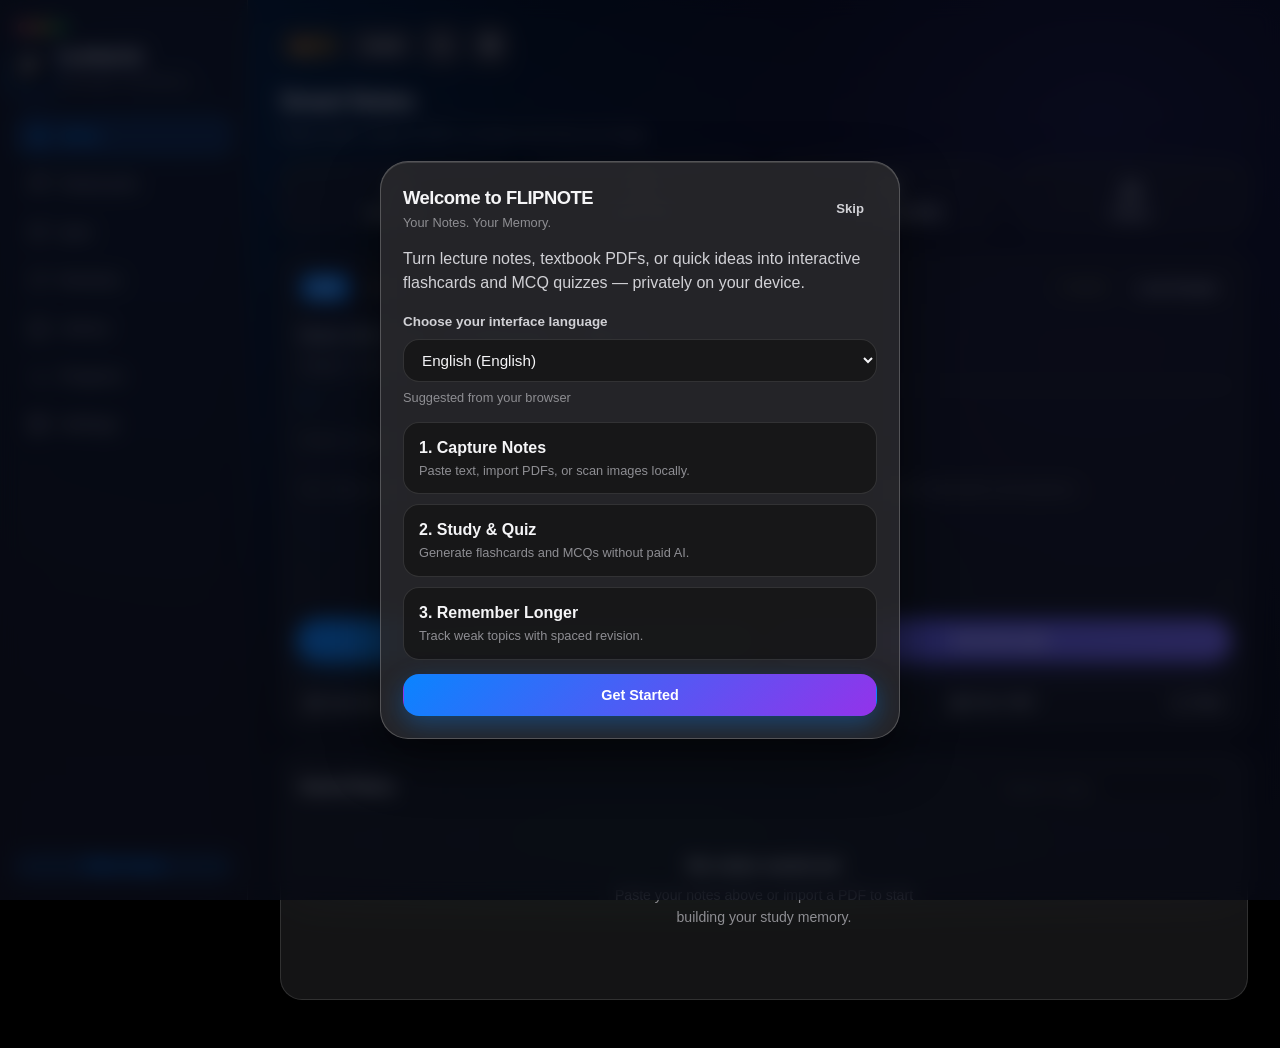
==== commit ebb3d8d3: "Add files via upload" ====
--- a/index.html
+++ b/index.html
@@ -11,11 +11,11 @@
   <meta name="apple-mobile-web-app-title" content="FLIPNOTE" />
 
   <!-- Canonical & Open Graph -->
-  <link rel="canonical" href="https://YOUR_GITHUB_USERNAME.github.io/flipnote/" />
+  <link rel="canonical" href="https://vaishnavadiii786-ctrl.github.io/flipnote/" />
   <meta property="og:type" content="website" />
   <meta property="og:title" content="FLIPNOTE — Your Notes. Your Memory." />
   <meta property="og:description" content="Convert notes and PDFs into flashcards, MCQ quizzes, and spaced revision — free, private, and offline-ready." />
-  <meta property="og:url" content="https://YOUR_GITHUB_USERNAME.github.io/flipnote/" />
+  <meta property="og:url" content="https://vaishnavadiii786-ctrl.github.io/flipnote/" />
   <meta property="og:image" content="./assets/icons/icon-512.png" />
   <meta name="twitter:card" content="summary" />
   <meta name="twitter:title" content="FLIPNOTE — Your Notes. Your Memory." />
@@ -53,6 +53,11 @@
   <div class="app-shell">
     <!-- Desktop Sidebar -->
     <aside class="sidebar" aria-label="Primary navigation">
+      <div class="macos-window-dots" aria-hidden="true">
+        <span class="macos-dot macos-dot-red"></span>
+        <span class="macos-dot macos-dot-yellow"></span>
+        <span class="macos-dot macos-dot-green"></span>
+      </div>
       <div class="brand-lockup">
         <img src="./assets/icons/icon-192.png" alt="FLIPNOTE logo" class="brand-logo" width="34" height="34" />
         <div>
@@ -106,6 +111,7 @@
           </div>
         </div>
         <div class="header-actions">
+          <button id="header-streak-pill" class="streak-pill" type="button" title="Daily study streak" aria-label="Study streak">🔥 0d</button>
           <button id="btn-install-pwa" class="btn btn-secondary btn-sm" type="button" hidden>Install</button>
           <button id="btn-theme-toggle" class="btn btn-secondary btn-icon" type="button" aria-label="Toggle theme" title="Toggle theme">
             <svg viewBox="0 0 24 24" width="18" height="18" fill="none" stroke="currentColor" stroke-width="2"><path d="M21 12.79A9 9 0 1 1 11.21 3 7 7 0 0 0 21 12.79z"/></svg>
@@ -123,48 +129,82 @@
           <p class="view-subtitle" data-i18n="notes.subtitle">Paste notes, import a PDF, or extract text from an image.</p>
         </div>
 
-        <article class="glass-card">
-          <div class="grid-2">
-            <div class="field-group">
-              <label for="note-title" class="sr-only" data-i18n="notes.noteTitlePlaceholder">Note title</label>
-              <input id="note-title" class="input" type="text" data-i18n-placeholder="notes.noteTitlePlaceholder" placeholder="Note title (e.g., Cell Biology — Mitosis)" />
-            </div>
-            <div class="field-group">
-              <label for="note-subject" class="sr-only" data-i18n="notes.subjectPlaceholder">Subject</label>
-              <input id="note-subject" class="input" type="text" data-i18n-placeholder="notes.subjectPlaceholder" placeholder="Subject / Topic (optional)" />
-            </div>
-          </div>
-
-          <div class="btn-row" style="justify-content:space-between; margin-bottom:10px;">
+        <!-- iOS 18 Quick Capture 4-Tile Squircle Row -->
+        <div class="quick-capture-grid" aria-label="Quick capture actions">
+          <button id="btn-voice-note" class="qc-tile" type="button">
+            <svg viewBox="0 0 24 24" width="22" height="22" fill="none" stroke="currentColor" stroke-width="2"><path d="M12 1a3 3 0 0 0-3 3v8a3 3 0 0 0 6 0V4a3 3 0 0 0-3-3z"/><path d="M19 10v2a7 7 0 0 1-14 0v-2"/><line x1="12" y1="19" x2="12" y2="23"/><line x1="8" y1="23" x2="16" y2="23"/></svg>
+            <span data-i18n="notes.voiceNote">Voice</span>
+          </button>
+          <label class="qc-tile" style="cursor:pointer;">
+            <svg viewBox="0 0 24 24" width="22" height="22" fill="none" stroke="currentColor" stroke-width="2"><path d="M14 2H6a2 2 0 0 0-2 2v16a2 2 0 0 0 2 2h12a2 2 0 0 0 2-2V8z"/><polyline points="14 2 14 8 20 8"/></svg>
+            <span data-i18n="notes.importPdf">PDF</span>
+            <input id="input-pdf-file" type="file" accept="application/pdf,.pdf" hidden />
+          </label>
+          <label class="qc-tile" style="cursor:pointer;">
+            <svg viewBox="0 0 24 24" width="22" height="22" fill="none" stroke="currentColor" stroke-width="2"><path d="M23 19a2 2 0 0 1-2 2H3a2 2 0 0 1-2-2V8a2 2 0 0 1 2-2h4l2-3h6l2 3h4a2 2 0 0 1 2 2z"/><circle cx="12" cy="13" r="4"/></svg>
+            <span data-i18n="notes.importImage">Scan</span>
+            <input id="input-ocr-file" type="file" accept="image/*" hidden />
+          </label>
+          <button id="btn-focus-sounds" class="qc-tile" type="button">
+            <svg viewBox="0 0 24 24" width="22" height="22" fill="none" stroke="currentColor" stroke-width="2"><path d="M3 18v-6a9 9 0 0 1 18 0v6"/><path d="M21 19a2 2 0 0 1-2 2h-1a2 2 0 0 1-2-2v-3a2 2 0 0 1 2-2h3zM3 19a2 2 0 0 0 2 2h1a2 2 0 0 0 2-2v-3a2 2 0 0 0-2-2H3z"/></svg>
+            <span>Focus</span>
+          </button>
+        </div>
+
+        <!-- Apple Notes-Inspired Frosted Editor Card -->
+        <article class="glass-card apple-notes-card">
+          <div class="editor-topbar">
             <div class="segmented" role="tablist">
               <button id="btn-note-edit-mode" class="segmented-btn active" type="button" data-i18n="notes.editMode">Edit</button>
               <button id="btn-note-preview-mode" class="segmented-btn" type="button" data-i18n="notes.previewMode">Preview</button>
             </div>
-            <div class="btn-row">
-              <button id="btn-load-sample" class="btn btn-ghost btn-sm" type="button" data-i18n="notes.pasteSample">Load Sample</button>
-              <label class="btn btn-secondary btn-sm" style="cursor:pointer;">
-                <span data-i18n="notes.importPdf">Import PDF</span>
-                <input id="input-pdf-file" type="file" accept="application/pdf,.pdf" hidden />
-              </label>
-              <label class="btn btn-secondary btn-sm" style="cursor:pointer;">
-                <span data-i18n="notes.importImage">Scan Image (OCR)</span>
-                <input id="input-ocr-file" type="file" accept="image/*" hidden />
-              </label>
-            </div>
+            <div class="editor-topbar-right">
+              <span id="note-word-badge" class="word-badge">0 words</span>
+              <button id="btn-load-sample" class="btn btn-ghost btn-sm" type="button" data-i18n="notes.pasteSample">Sample</button>
+            </div>
+          </div>
+
+          <div class="apple-note-fields">
+            <label for="note-title" class="sr-only" data-i18n="notes.noteTitlePlaceholder">Note title</label>
+            <input id="note-title" class="apple-title-input" type="text" data-i18n-placeholder="notes.noteTitlePlaceholder" placeholder="Note title (e.g., Cell Biology — Mitosis)" />
+            <label for="note-subject" class="sr-only" data-i18n="notes.subjectPlaceholder">Subject</label>
+            <input id="note-subject" class="apple-subject-input" type="text" data-i18n-placeholder="notes.subjectPlaceholder" placeholder="#Subject / Topic (optional)" />
           </div>
 
           <div id="note-status" class="pill" style="margin-bottom:10px;" hidden></div>
 
-          <textarea id="note-content" class="textarea" data-i18n-placeholder="notes.contentPlaceholder" placeholder="Paste or type your study notes here..."></textarea>
+          <textarea id="note-content" class="textarea apple-note-textarea" data-i18n-placeholder="notes.contentPlaceholder" placeholder="Paste, type, or dictate your study notes here..."></textarea>
           <div id="note-preview" class="note-preview" hidden></div>
           <div id="note-summary-box" class="glass-card" style="margin-top:12px; padding:14px;" hidden></div>
 
-          <div class="btn-row" style="margin-top:14px;">
-            <button id="btn-save-note" class="btn btn-secondary" type="button" data-i18n="notes.saveNote">Save Note</button>
-            <button id="btn-gen-flashcards" class="btn btn-primary" type="button" data-i18n="notes.generateFlashcards">Generate Flashcards</button>
-            <button id="btn-gen-quiz" class="btn btn-primary" type="button" data-i18n="notes.generateQuiz">Generate Quiz</button>
-            <button id="btn-summarize-note" class="btn btn-secondary" type="button">Summarize</button>
-            <button id="btn-clear-note" class="btn btn-ghost btn-sm" type="button" data-i18n="common.clear">Clear</button>
+          <!-- Clean 2-Button Primary CTA Split -->
+          <div class="cta-split-row">
+            <button id="btn-gen-flashcards" class="btn btn-primary cta-pill-blue" type="button" data-i18n="notes.generateFlashcards">Flashcards</button>
+            <button id="btn-gen-quiz" class="btn btn-primary cta-pill-indigo" type="button" data-i18n="notes.generateQuiz">Quiz</button>
+          </div>
+
+          <!-- Compact 5-Action Utility Strip -->
+          <div class="utility-icon-row">
+            <button id="btn-save-note" class="utility-btn" type="button">
+              <svg viewBox="0 0 24 24" width="16" height="16" fill="none" stroke="currentColor" stroke-width="2"><path d="M19 21H5a2 2 0 0 1-2-2V5a2 2 0 0 1 2-2h11l5 5v11a2 2 0 0 1-2 2z"/><polyline points="17 21 17 13 7 13 7 21"/><polyline points="7 3 7 8 15 8"/></svg>
+              <span data-i18n="notes.saveNote">Save</span>
+            </button>
+            <button id="btn-summarize-note" class="utility-btn" type="button">
+              <svg viewBox="0 0 24 24" width="16" height="16" fill="none" stroke="currentColor" stroke-width="2"><line x1="8" y1="6" x2="21" y2="6"/><line x1="8" y1="12" x2="21" y2="12"/><line x1="8" y1="18" x2="21" y2="18"/><line x1="3" y1="6" x2="3.01" y2="6"/><line x1="3" y1="12" x2="3.01" y2="12"/><line x1="3" y1="18" x2="3.01" y2="18"/></svg>
+              <span>Summary</span>
+            </button>
+            <button id="btn-mind-map" class="utility-btn" type="button">
+              <svg viewBox="0 0 24 24" width="16" height="16" fill="none" stroke="currentColor" stroke-width="2"><circle cx="12" cy="12" r="3"/><circle cx="19" cy="5" r="2"/><circle cx="5" cy="5" r="2"/><circle cx="19" cy="19" r="2"/><circle cx="5" cy="19" r="2"/><line x1="14.2" y1="9.8" x2="17.5" y2="6.5"/><line x1="9.8" y1="9.8" x2="6.5" y2="6.5"/><line x1="14.2" y1="14.2" x2="17.5" y2="17.5"/><line x1="9.8" y1="14.2" x2="6.5" y2="17.5"/></svg>
+              <span>Mind Map</span>
+            </button>
+            <button id="btn-print-note" class="utility-btn" type="button">
+              <svg viewBox="0 0 24 24" width="16" height="16" fill="none" stroke="currentColor" stroke-width="2"><polyline points="6 9 6 2 18 2 18 9"/><path d="M6 18H4a2 2 0 0 1-2-2v-5a2 2 0 0 1 2-2h16a2 2 0 0 1 2 2v5a2 2 0 0 1-2 2h-2"/><rect x="6" y="14" width="12" height="8"/></svg>
+              <span data-i18n="notes.printPdf">Print PDF</span>
+            </button>
+            <button id="btn-clear-note" class="utility-btn" type="button">
+              <svg viewBox="0 0 24 24" width="16" height="16" fill="none" stroke="currentColor" stroke-width="2"><polyline points="3 6 5 6 21 6"/><path d="M19 6l-1 14a2 2 0 0 1-2 2H8a2 2 0 0 1-2-2L5 6"/></svg>
+              <span data-i18n="common.clear">Clear</span>
+            </button>
           </div>
         </article>
 
@@ -184,6 +224,21 @@
           <p class="view-subtitle" data-i18n="flashcards.subtitle">Flip cards, edit Q&amp;A, shuffle, and save study sets.</p>
         </div>
 
+
+        <!-- v5.0 Hatke Power Study Modes Bar -->
+        <div class="power-modes-card glass-card">
+          <div class="power-modes-head">
+            <span class="power-modes-badge">NEW v5.0</span>
+            <span class="power-modes-title">Power Study Modes</span>
+          </div>
+          <div class="power-modes-grid">
+            <button id="btn-study-reels" class="pm-pill" type="button">🎬 Study Reels</button>
+            <button id="btn-feynman-mode" class="pm-pill" type="button">🎙️ Teach It Back</button>
+            <button id="btn-walk-revise" class="pm-pill" type="button">🎧 Walk &amp; Revise</button>
+            <button id="btn-exam-panic" class="pm-pill pm-pill-panic" type="button">⚡ 10-Min Panic</button>
+          </div>
+        </div>
+
         <article class="glass-card" id="flashcards-workspace">
           <div class="btn-row" style="justify-content:space-between; margin-bottom:12px;">
             <div class="btn-row">
@@ -195,6 +250,12 @@
               <button id="btn-fc-add" class="btn btn-secondary btn-sm" type="button" data-i18n="flashcards.addCard">Add Card</button>
               <button id="btn-fc-save" class="btn btn-primary btn-sm" type="button" data-i18n="flashcards.saveSet">Save Study Set</button>
               <button id="btn-fc-share" class="btn btn-secondary btn-sm" type="button" data-i18n="flashcards.shareSet">Share Set</button>
+              <button id="btn-fc-export-csv" class="btn btn-secondary btn-sm" type="button" data-i18n="flashcards.exportCsv">Export CSV / Anki</button>
+              <label class="btn btn-secondary btn-sm" style="cursor:pointer;">
+                <span data-i18n="flashcards.importCsv">Import CSV</span>
+                <input id="input-fc-import-csv" type="file" accept=".csv,.tsv,.txt,text/csv,text/plain" hidden />
+              </label>
+              <button id="btn-fc-print" class="btn btn-secondary btn-sm" type="button" data-i18n="flashcards.printSheet">Print / PDF</button>
             </div>
           </div>
 
@@ -228,6 +289,7 @@
                 <button id="btn-fc-next" class="btn btn-secondary" type="button" data-i18n="common.next">Next</button>
               </div>
               <div class="btn-row">
+                <button id="btn-fc-speak" class="btn btn-secondary btn-sm" type="button" aria-label="Read card aloud">🔊 Speak</button>
                 <button id="btn-fc-edit-card" class="btn btn-ghost btn-sm" type="button" data-i18n="common.edit">Edit</button>
                 <button id="btn-fc-delete-card" class="btn btn-danger btn-sm" type="button" data-i18n="common.delete">Delete</button>
               </div>
@@ -267,6 +329,13 @@
               </div>
             </div>
 
+            <div class="btn-row" style="margin:8px 0 12px; padding:10px 12px; border-radius:12px; background:var(--input-bg); border:1px solid var(--glass-border); justify-content:space-between;">
+              <div class="btn-row">
+                <label class="btn-row" style="font-size:0.84rem; cursor:pointer;"><input id="quiz-exam-mode" type="checkbox" /> <span>Exam Timer (60s/Q)</span></label>
+                <label class="btn-row" style="font-size:0.84rem; cursor:pointer;"><input id="quiz-neg-marking" type="checkbox" /> <span>-0.25 Negative Marking</span></label>
+              </div>
+              <span id="quiz-timer-pill" class="pill pill-warning" hidden>00:00</span>
+            </div>
             <p id="quiz-question-text" style="font-size:1.12rem; font-weight:600; margin:14px 0;"></p>
             <div id="quiz-options-list" class="quiz-options"></div>
 
@@ -286,6 +355,7 @@
             <div class="btn-row" style="justify-content:center; margin-top:16px;">
               <button id="btn-quiz-retry-wrong" class="btn btn-primary" type="button" hidden></button>
               <button id="btn-quiz-retry-all" class="btn btn-secondary" type="button" data-i18n="quiz.retryAll">Retry Full Quiz</button>
+              <button id="btn-quiz-download-card" class="btn btn-primary" type="button">Download Result Card (.png)</button>
             </div>
           </div>
         </article>
@@ -301,7 +371,7 @@
         <article class="glass-card">
           <div class="btn-row" style="justify-content:space-between; margin-bottom:12px;">
             <span id="rev-due-pill" class="pill">0</span>
-            <button id="btn-rev-practice-all" class="btn btn-secondary btn-sm" type="button" data-i18n="revision.practiceAll">Practice All Cards Anyway</button>
+            <div class="btn-row"><button id="btn-rev-speak" class="btn btn-secondary btn-sm" type="button">🔊 Speak</button><button id="btn-rev-practice-all" class="btn btn-secondary btn-sm" type="button" data-i18n="revision.practiceAll">Practice All Cards Anyway</button></div>
           </div>
 
           <div id="rev-empty" class="empty-state">
@@ -412,6 +482,28 @@
         </div>
 
         <article class="glass-card">
+          <div class="btn-row" style="justify-content:space-between; margin-bottom:10px;">
+            <div>
+              <h3 style="margin:0; font-size:1.05rem;">Pomodoro Focus Timer &amp; Daily Streak</h3>
+              <p class="item-sub" style="margin:2px 0 0;">25m Focus / 5m Break — auto-logs study sessions locally</p>
+            </div>
+            <span id="stat-streak-pill" class="pill pill-success">🔥 0 Day Streak</span>
+          </div>
+          <div class="btn-row" style="justify-content:space-between; align-items:center; flex-wrap:wrap; gap:12px;">
+            <div style="display:flex; align-items:baseline; gap:10px;">
+              <span id="pomodoro-display" class="stat-value" style="font-variant-numeric:tabular-nums;">25:00</span>
+              <span id="pomodoro-mode-label" class="pill">Focus</span>
+            </div>
+            <div class="btn-row">
+              <button id="btn-pomo-start" class="btn btn-primary btn-sm" type="button">Start</button>
+              <button id="btn-pomo-pause" class="btn btn-secondary btn-sm" type="button">Pause</button>
+              <button id="btn-pomo-reset" class="btn btn-ghost btn-sm" type="button">Reset</button>
+              <button id="btn-pomo-mode" class="btn btn-secondary btn-sm" type="button">Switch 25m / 5m</button>
+            </div>
+          </div>
+        </article>
+
+        <article class="glass-card">
           <h3 style="margin:0 0 8px; font-size:1.05rem;" data-i18n="progress.dailyActivity">Last 7 Days Activity</h3>
           <div id="activity-chart" class="chart-bars"></div>
         </article>
@@ -435,14 +527,38 @@
             <div class="field-group">
               <label for="setting-theme" class="field-label" data-i18n="settings.theme">Theme</label>
               <select id="setting-theme" class="select">
-                <option value="dark" data-i18n="settings.darkTheme">Dark Glass (Blue &amp; Purple)</option>
-                <option value="light" data-i18n="settings.lightTheme">Light Frosted Glass</option>
+                <option value="dark" data-i18n="settings.darkTheme">Midnight Dark (Apple)</option>
+                <option value="light" data-i18n="settings.lightTheme">macOS Sequoia Light</option>
+                <option value="liquid-glass" data-i18n="settings.liquidGlassTheme">visionOS Liquid Glass</option>
+                <option value="apple-notes" data-i18n="settings.warmPaperTheme">Warm Paper (Apple Notes)</option>
+                <option value="sage-focus" data-i18n="settings.sageFocusTheme">Forest Focus (Sage)</option>
               </select>
             </div>
             <div class="field-group">
               <label for="setting-interface-lang" class="field-label" data-i18n="settings.interfaceLang">Interface Language</label>
               <select id="setting-interface-lang" class="select"></select>
             </div>
+          </div>
+          <div id="theme-picker-grid" class="theme-picker-grid" role="radiogroup" aria-label="Apple Theme Studio"></div>
+        </article>
+
+        <article class="glass-card" id="settings-account-card">
+          <div class="btn-row" style="justify-content:space-between; align-items:center;">
+            <div>
+              <h3 style="margin:0 0 4px; font-size:1.05rem;" data-i18n="auth.accountTitle">Account</h3>
+              <p id="settings-account-summary" class="view-subtitle" style="margin:0;">Signed in</p>
+            </div>
+            <button id="btn-switch-account" class="btn btn-secondary btn-sm" type="button" data-i18n="auth.switchAccount">Update / Switch</button>
+          </div>
+        </article>
+
+        <article class="glass-card" id="settings-support-card">
+          <div class="btn-row" style="justify-content:space-between; align-items:center;">
+            <div>
+              <h3 style="margin:0 0 4px; font-size:1.05rem;">Support &amp; Feedback</h3>
+              <p class="view-subtitle" style="margin:0;">Questions, bug reports, or feature ideas: <a href="mailto:flipnote.app2006@gmail.com" style="color:var(--accent); text-decoration:none; font-weight:500;">flipnote.app2006@gmail.com</a></p>
+            </div>
+            <a class="btn btn-secondary btn-sm" href="mailto:flipnote.app2006@gmail.com?subject=FLIPNOTE%20Feedback" style="text-decoration:none;">Email Support</a>
           </div>
         </article>
 
@@ -660,5 +776,136 @@
   <div id="toast-container" class="toast-container" aria-live="polite"></div>
 
   <script type="module" src="./js/app.js"></script>
+  <!-- Apple-Style Welcome Sign-In Gate (Name + Email) -->
+  <div id="welcome-gate-modal" class="modal-backdrop welcome-gate-backdrop" hidden role="dialog" aria-modal="true" aria-labelledby="welcome-gate-title">
+    <div class="modal-card welcome-gate-card">
+      <div class="welcome-gate-brand">
+        <img src="./assets/icons/icon-192.png" alt="FLIPNOTE logo" width="48" height="48" class="brand-logo" />
+        <h2 id="welcome-gate-title" class="welcome-gate-heading" data-i18n="auth.welcomeTitle">Welcome to FLIPNOTE</h2>
+        <p class="welcome-gate-sub" data-i18n="auth.welcomeSubtitle">Enter your name and email to unlock your personal study workspace.</p>
+      </div>
+      <form id="welcome-gate-form" class="welcome-gate-form" novalidate>
+        <div class="field-group">
+          <label for="auth-full-name" class="field-label" data-i18n="auth.nameLabel">Full Name</label>
+          <input id="auth-full-name" class="input" type="text" autocomplete="name" required data-i18n-placeholder="auth.namePlaceholder" placeholder="Enter your full name" />
+        </div>
+        <div class="field-group">
+          <label for="auth-email" class="field-label" data-i18n="auth.emailLabel">Email Address</label>
+          <input id="auth-email" class="input" type="email" autocomplete="email" required data-i18n-placeholder="auth.emailPlaceholder" placeholder="you@example.com" />
+        </div>
+        <p id="welcome-gate-error" class="welcome-gate-error" hidden></p>
+        <button id="btn-auth-continue" class="btn btn-primary welcome-gate-submit" type="submit" data-i18n="auth.continueBtn">Continue to FLIPNOTE</button>
+      </form>
+    </div>
+  </div>
+
+  <!-- v4.0 Auto Mind Map Modal -->
+  <div id="mindmap-modal" class="modal-backdrop" hidden role="dialog" aria-modal="true" aria-labelledby="mindmap-title">
+    <div class="modal-card" style="max-width:760px; width:calc(100% - 24px);">
+      <div class="btn-row" style="justify-content:space-between; margin-bottom:12px;">
+        <h3 id="mindmap-title" style="margin:0;">Concept Mind Map</h3>
+        <div class="btn-row">
+          <button id="btn-mindmap-download" class="btn btn-secondary btn-sm" type="button">Download SVG</button>
+          <button id="btn-mindmap-close" class="btn btn-ghost btn-sm" type="button">Close</button>
+        </div>
+      </div>
+      <div id="mindmap-stage" style="overflow-x:auto; border-radius:16px;"></div>
+    </div>
+  </div>
+
+  <!-- v4.0 Offline Focus Sounds Modal -->
+  <div id="focus-audio-modal" class="modal-backdrop" hidden role="dialog" aria-modal="true" aria-labelledby="focus-audio-title">
+    <div class="modal-card" style="max-width:400px; width:calc(100% - 28px);">
+      <div class="btn-row" style="justify-content:space-between; margin-bottom:12px;">
+        <h3 id="focus-audio-title" style="margin:0;">Focus Sounds (Offline)</h3>
+        <button id="btn-focus-close" class="btn btn-ghost btn-sm" type="button">Close</button>
+      </div>
+      <p class="view-subtitle" style="margin:0 0 14px;">100% offline calming soundscapes for deep study.</p>
+      <div class="focus-sound-grid">
+        <button class="focus-sound-btn" data-sound="rain" type="button">🌧️ Gentle Rain</button>
+        <button class="focus-sound-btn" data-sound="brown" type="button">🌊 Deep Brown Noise</button>
+        <button class="focus-sound-btn" data-sound="lofi" type="button">🎧 Warm Lo-Fi Pad</button>
+      </div>
+      <div style="margin-top:16px;">
+        <label for="focus-volume" class="field-label" style="display:flex; justify-content:space-between;">
+          <span>Volume</span><span id="focus-volume-label">35%</span>
+        </label>
+        <input id="focus-volume" type="range" min="0" max="100" value="35" style="width:100%; accent-color:var(--accent);" />
+      </div>
+      <button id="btn-focus-stop" class="btn btn-secondary" type="button" style="width:100%; justify-content:center; margin-top:14px;">Stop Audio</button>
+    </div>
+  </div>
+
+  <!-- v5.0 Modal 1: Study Reels (Instagram-Style Vertical Swipe Feed) -->
+  <div id="study-reels-modal" class="reels-overlay" hidden role="dialog" aria-modal="true" aria-label="Study Reels">
+    <div class="reels-topbar">
+      <span class="reels-brand">FLIPNOTE Reels</span>
+      <span id="reels-counter" class="pill">1 / 1</span>
+      <button id="btn-reels-close" class="btn btn-secondary btn-sm" type="button">Close</button>
+    </div>
+    <div id="reels-feed" class="reels-feed"></div>
+  </div>
+
+  <!-- v5.0 Modal 2: Teach It Back (Feynman Voice Recall) -->
+  <div id="feynman-modal" class="modal-backdrop" hidden role="dialog" aria-modal="true" aria-labelledby="feynman-title">
+    <div class="modal-card" style="max-width:540px; width:calc(100% - 24px);">
+      <div class="btn-row" style="justify-content:space-between; margin-bottom:10px;">
+        <h3 id="feynman-title" style="margin:0;">🎙️ Teach It Back (Feynman Mode)</h3>
+        <button id="btn-feynman-close" class="btn btn-ghost btn-sm" type="button">Close</button>
+      </div>
+      <p id="feynman-question" class="feynman-question-box"></p>
+      <div class="btn-row" style="margin-bottom:10px;">
+        <button id="btn-feynman-mic" class="btn btn-primary btn-sm" type="button">🎙️ Speak Explanation</button>
+        <button id="btn-feynman-next" class="btn btn-secondary btn-sm" type="button">Next Card</button>
+      </div>
+      <textarea id="feynman-input" class="textarea" style="min-height:110px;" placeholder="Explain this concept in your own words (speak or type)..."></textarea>
+      <div class="btn-row" style="margin-top:10px;">
+        <button id="btn-feynman-check" class="btn btn-primary" type="button" style="flex:1; justify-content:center;">Check Recall Score</button>
+      </div>
+      <div id="feynman-result" class="feynman-result-box" hidden></div>
+    </div>
+  </div>
+
+  <!-- v5.0 Modal 3: Walk & Revise (Hands-Free Audio Podcast Loop) -->
+  <div id="walk-revise-modal" class="modal-backdrop" hidden role="dialog" aria-modal="true" aria-labelledby="walk-title">
+    <div class="modal-card" style="max-width:440px; width:calc(100% - 28px); text-align:center;">
+      <div class="btn-row" style="justify-content:space-between; margin-bottom:14px;">
+        <h3 id="walk-title" style="margin:0;">🎧 Walk &amp; Revise</h3>
+        <button id="btn-walk-close" class="btn btn-ghost btn-sm" type="button">Close</button>
+      </div>
+      <div id="walk-phase-pill" class="pill" style="margin:0 auto 14px;">Ready • Hands-Free Audio</div>
+      <p id="walk-card-text" class="walk-card-display">Press Play to start listening to your flashcards hands-free.</p>
+      <p id="walk-progress" class="view-subtitle" style="margin:0 0 16px;">Card 0 / 0</p>
+      <div class="btn-row" style="justify-content:center; gap:10px;">
+        <button id="btn-walk-play" class="btn btn-primary" type="button">▶ Play Loop</button>
+        <button id="btn-walk-skip" class="btn btn-secondary" type="button">⏭ Next</button>
+        <button id="btn-walk-stop" class="btn btn-ghost" type="button">⏹ Stop</button>
+      </div>
+    </div>
+  </div>
+
+  <!-- v5.0 Modal 4: Exam Panic Mode (Last-Night 10-Min Crammer) -->
+  <div id="exam-panic-modal" class="modal-backdrop" hidden role="dialog" aria-modal="true" aria-labelledby="panic-title">
+    <div class="modal-card" style="max-width:520px; width:calc(100% - 24px);">
+      <div class="btn-row" style="justify-content:space-between; margin-bottom:10px;">
+        <h3 id="panic-title" style="margin:0;">⚡ Exam Panic Mode</h3>
+        <div class="btn-row">
+          <span id="panic-timer" class="streak-pill">10:00</span>
+          <button id="btn-panic-close" class="btn btn-ghost btn-sm" type="button">Exit</button>
+        </div>
+      </div>
+      <p id="panic-counter" class="view-subtitle" style="margin:0 0 12px;">High-Yield Card 1 / 1</p>
+      <div id="panic-card-box" class="panic-card-box">
+        <p id="panic-front" class="panic-front"></p>
+        <p id="panic-back" class="panic-back" hidden></p>
+      </div>
+      <div class="btn-row" style="margin-top:14px; justify-content:space-between;">
+        <button id="btn-panic-reveal" class="btn btn-secondary" type="button" style="flex:1; justify-content:center;">Tap to Reveal</button>
+        <button id="btn-panic-again" class="btn btn-secondary" type="button" hidden style="flex:1; justify-content:center;">↻ Cram Again</button>
+        <button id="btn-panic-gotit" class="btn btn-primary" type="button" hidden style="flex:1; justify-content:center;">✓ Got It</button>
+      </div>
+    </div>
+  </div>
+
 </body>
 </html>
--- a/css/style.css
+++ b/css/style.css
@@ -877,3 +877,850 @@
     transition-duration: 0.01ms !important;
   }
 }
+
+/* ==========================================================================
+   FLIPNOTE v3.0 — Full Apple HIG Design System (macOS Sequoia / iOS 18 / visionOS)
+   5 Curated Apple Themes + Liquid Glass Vibrancy + Theme Studio + Voice Pulse
+   ========================================================================== */
+
+:root,
+[data-theme="dark"] {
+  --bg-base: #000000;
+  --bg-gradient: radial-gradient(circle at 14% 10%, rgba(10, 132, 255, 0.22) 0%, transparent 46%),
+                 radial-gradient(circle at 86% 14%, rgba(94, 92, 230, 0.20) 0%, transparent 44%),
+                 radial-gradient(circle at 50% 92%, rgba(48, 209, 88, 0.08) 0%, transparent 45%),
+                 linear-gradient(180deg, #000000 0%, #0b0b0e 52%, #111116 100%);
+  --glass-bg: rgba(28, 28, 30, 0.72);
+  --glass-bg-elevated: rgba(44, 44, 46, 0.84);
+  --glass-bg-hover: rgba(58, 58, 60, 0.78);
+  --glass-border: rgba(255, 255, 255, 0.12);
+  --glass-border-strong: rgba(255, 255, 255, 0.22);
+  --glass-shadow: 0 20px 50px rgba(0, 0, 0, 0.55), inset 0 1px 0 rgba(255, 255, 255, 0.12);
+  --text-primary: #f5f5f7;
+  --text-secondary: #d1d1d6;
+  --text-muted: #8e8e93;
+  --accent: #0a84ff;
+  --accent-strong: #0071e3;
+  --accent-soft: rgba(10, 132, 255, 0.18);
+  --accent-glow: 0 8px 24px rgba(10, 132, 255, 0.34);
+  --success: #30d158;
+  --warning: #ffd60a;
+  --danger: #ff453a;
+  --input-bg: rgba(18, 18, 20, 0.72);
+  --nav-bg: rgba(20, 20, 22, 0.78);
+}
+
+[data-theme="light"] {
+  --bg-base: #f5f5f7;
+  --bg-gradient: radial-gradient(circle at 12% 8%, rgba(0, 122, 255, 0.12) 0%, transparent 45%),
+                 radial-gradient(circle at 88% 16%, rgba(88, 86, 214, 0.10) 0%, transparent 42%),
+                 linear-gradient(180deg, #fbfbfd 0%, #f5f5f7 55%, #ebedf2 100%);
+  --glass-bg: rgba(255, 255, 255, 0.78);
+  --glass-bg-elevated: rgba(255, 255, 255, 0.94);
+  --glass-bg-hover: rgba(255, 255, 255, 0.98);
+  --glass-border: rgba(0, 0, 0, 0.08);
+  --glass-border-strong: rgba(0, 0, 0, 0.16);
+  --glass-shadow: 0 12px 34px rgba(0, 0, 0, 0.07), inset 0 1px 0 rgba(255, 255, 255, 0.95);
+  --text-primary: #1d1d1f;
+  --text-secondary: #424245;
+  --text-muted: #6e6e73;
+  --accent: #007aff;
+  --accent-strong: #0062cc;
+  --accent-soft: rgba(0, 122, 255, 0.12);
+  --accent-glow: 0 8px 20px rgba(0, 122, 255, 0.24);
+  --success: #248a3d;
+  --warning: #b25000;
+  --danger: #d70015;
+  --input-bg: rgba(255, 255, 255, 0.88);
+  --nav-bg: rgba(249, 249, 251, 0.82);
+}
+
+[data-theme="liquid-glass"] {
+  --bg-base: #090d1f;
+  --bg-gradient: radial-gradient(circle at 16% 12%, rgba(90, 200, 250, 0.36) 0%, transparent 44%),
+                 radial-gradient(circle at 84% 18%, rgba(191, 90, 242, 0.34) 0%, transparent 44%),
+                 radial-gradient(circle at 52% 86%, rgba(10, 132, 255, 0.30) 0%, transparent 50%),
+                 linear-gradient(150deg, #070b1a 0%, #10193b 50%, #1b1442 100%);
+  --glass-bg: rgba(255, 255, 255, 0.10);
+  --glass-bg-elevated: rgba(255, 255, 255, 0.16);
+  --glass-bg-hover: rgba(255, 255, 255, 0.22);
+  --glass-border: rgba(255, 255, 255, 0.24);
+  --glass-border-strong: rgba(255, 255, 255, 0.38);
+  --glass-shadow: 0 24px 60px rgba(4, 8, 28, 0.52), inset 0 1px 0 rgba(255, 255, 255, 0.36), inset 0 -1px 0 rgba(255, 255, 255, 0.08);
+  --text-primary: #ffffff;
+  --text-secondary: rgba(245, 247, 255, 0.86);
+  --text-muted: rgba(215, 224, 245, 0.68);
+  --accent: #5ac8fa;
+  --accent-strong: #32ade6;
+  --accent-soft: rgba(90, 200, 250, 0.22);
+  --accent-glow: 0 10px 28px rgba(90, 200, 250, 0.36);
+  --input-bg: rgba(15, 23, 52, 0.42);
+  --nav-bg: rgba(16, 22, 48, 0.54);
+}
+
+[data-theme="apple-notes"] {
+  --bg-base: #faf6ee;
+  --bg-gradient: radial-gradient(circle at 12% 10%, rgba(212, 138, 29, 0.14) 0%, transparent 45%),
+                 radial-gradient(circle at 88% 84%, rgba(235, 180, 76, 0.12) 0%, transparent 46%),
+                 linear-gradient(180deg, #fdfbf5 0%, #f7f1e3 55%, #f1e8d4 100%);
+  --glass-bg: rgba(255, 253, 248, 0.84);
+  --glass-bg-elevated: rgba(255, 254, 250, 0.96);
+  --glass-bg-hover: rgba(255, 251, 242, 0.98);
+  --glass-border: rgba(120, 88, 36, 0.14);
+  --glass-border-strong: rgba(120, 88, 36, 0.24);
+  --glass-shadow: 0 12px 30px rgba(92, 68, 28, 0.08), inset 0 1px 0 rgba(255, 255, 255, 0.96);
+  --text-primary: #2c2418;
+  --text-secondary: #534632;
+  --text-muted: #84745c;
+  --accent: #c97a16;
+  --accent-strong: #a8620b;
+  --accent-soft: rgba(201, 122, 22, 0.14);
+  --accent-glow: 0 8px 20px rgba(201, 122, 22, 0.25);
+  --input-bg: rgba(255, 252, 244, 0.92);
+  --nav-bg: rgba(250, 245, 235, 0.88);
+}
+
+[data-theme="sage-focus"] {
+  --bg-base: #0b1411;
+  --bg-gradient: radial-gradient(circle at 16% 12%, rgba(48, 209, 88, 0.22) 0%, transparent 46%),
+                 radial-gradient(circle at 86% 20%, rgba(100, 210, 255, 0.14) 0%, transparent 42%),
+                 linear-gradient(160deg, #09110e 0%, #10201a 52%, #152b23 100%);
+  --glass-bg: rgba(20, 38, 31, 0.72);
+  --glass-bg-elevated: rgba(28, 52, 43, 0.84);
+  --glass-bg-hover: rgba(36, 66, 55, 0.82);
+  --glass-border: rgba(167, 243, 208, 0.14);
+  --glass-border-strong: rgba(167, 243, 208, 0.26);
+  --glass-shadow: 0 20px 48px rgba(3, 12, 8, 0.54), inset 0 1px 0 rgba(255, 255, 255, 0.12);
+  --text-primary: #f0fdf4;
+  --text-secondary: #cde5d7;
+  --text-muted: #86a897;
+  --accent: #30d158;
+  --accent-strong: #24b047;
+  --accent-soft: rgba(48, 209, 88, 0.18);
+  --accent-glow: 0 8px 24px rgba(48, 209, 88, 0.30);
+  --input-bg: rgba(11, 22, 18, 0.72);
+  --nav-bg: rgba(12, 24, 19, 0.82);
+}
+
+/* Apple HIG Typography & Micro-interactions */
+h1, h2, h3, .view-title, .brand-title {
+  letter-spacing: -0.025em;
+}
+
+.pill, .stat-value, #flashcard-counter, #pomo-display, #quiz-timer {
+  font-variant-numeric: tabular-nums;
+}
+
+.glass-card {
+  backdrop-filter: blur(28px) saturate(190%);
+  -webkit-backdrop-filter: blur(28px) saturate(190%);
+  transition: transform 0.25s var(--ease-spring), border-color 0.25s ease, box-shadow 0.25s ease;
+}
+
+.btn {
+  transition: transform 0.18s var(--ease-spring), background-color 0.2s ease, box-shadow 0.2s ease, border-color 0.2s ease;
+}
+
+.btn:active {
+  transform: scale(0.97);
+}
+
+/* macOS Window Traffic-Light Accent in Desktop Sidebar */
+.macos-window-dots {
+  display: flex;
+  align-items: center;
+  gap: 7px;
+  padding: 2px 4px 12px;
+}
+
+.macos-dot {
+  width: 11px;
+  height: 11px;
+  border-radius: 50%;
+  display: inline-block;
+  box-shadow: inset 0 1px 1px rgba(255, 255, 255, 0.35);
+}
+
+.macos-dot-red { background: #ff5f57; }
+.macos-dot-yellow { background: #febc2e; }
+.macos-dot-green { background: #28c840; }
+
+/* Apple System Settings — Visual Theme Studio Grid */
+.theme-picker-grid {
+  display: grid;
+  grid-template-columns: repeat(auto-fit, minmax(126px, 1fr));
+  gap: 12px;
+  margin-top: 14px;
+}
+
+.theme-swatch-card {
+  appearance: none;
+  background: var(--glass-bg);
+  border: 1.5px solid var(--glass-border);
+  border-radius: 16px;
+  padding: 10px;
+  cursor: pointer;
+  text-align: left;
+  color: var(--text-primary);
+  transition: transform 0.2s var(--ease-spring), border-color 0.2s ease, box-shadow 0.2s ease;
+}
+
+.theme-swatch-card:hover {
+  transform: translateY(-2px);
+  border-color: var(--glass-border-strong);
+}
+
+.theme-swatch-card.active {
+  border-color: var(--accent);
+  box-shadow: 0 0 0 3px var(--accent-soft);
+}
+
+.theme-swatch-preview {
+  height: 58px;
+  border-radius: 10px;
+  padding: 8px;
+  display: flex;
+  flex-direction: column;
+  justify-content: space-between;
+  border: 1px solid rgba(255, 255, 255, 0.14);
+  margin-bottom: 8px;
+}
+
+.theme-swatch-dots {
+  display: flex;
+  gap: 4px;
+}
+
+.theme-swatch-dots span {
+  width: 6px;
+  height: 6px;
+  border-radius: 50%;
+  background: rgba(255, 255, 255, 0.55);
+}
+
+.theme-swatch-bar {
+  height: 18px;
+  border-radius: 6px;
+  display: flex;
+  align-items: center;
+  padding: 0 6px;
+  gap: 5px;
+}
+
+.theme-swatch-pill {
+  width: 24px;
+  height: 7px;
+  border-radius: 999px;
+}
+
+.theme-swatch-name {
+  display: block;
+  font-size: 0.82rem;
+  font-weight: 600;
+  color: var(--text-primary);
+}
+
+/* Voice-to-Notes Recording Indicator */
+.btn-recording {
+  background: rgba(255, 59, 48, 0.20) !important;
+  border-color: #ff3b30 !important;
+  color: #ff453a !important;
+  box-shadow: 0 0 0 0 rgba(255, 59, 48, 0.55);
+  animation: appleRecPulse 1.4s infinite;
+}
+
+@keyframes appleRecPulse {
+  0% { box-shadow: 0 0 0 0 rgba(255, 59, 48, 0.45); }
+  70% { box-shadow: 0 0 0 10px rgba(255, 59, 48, 0); }
+  100% { box-shadow: 0 0 0 0 rgba(255, 59, 48, 0); }
+}
+
+/* Floating iOS 18 Dock feel for mobile bottom nav */
+@media (max-width: 959px) {
+  .bottom-nav {
+    left: 10px;
+    right: 10px;
+    bottom: max(10px, env(safe-area-inset-bottom));
+    border-radius: 24px;
+    border: 1px solid var(--glass-border-strong);
+    box-shadow: 0 14px 36px rgba(0, 0, 0, 0.28), inset 0 1px 0 rgba(255, 255, 255, 0.18);
+  }
+}
+
+/* Clean Print Fallback */
+@media print {
+  .sidebar, .mobile-header, .bottom-nav, .offline-banner, .btn-row {
+    display: none !important;
+  }
+  body {
+    background: #ffffff !important;
+    color: #1d1d1f !important;
+  }
+  .glass-card {
+    box-shadow: none !important;
+    border: 1px solid #d2d2d7 !important;
+    background: #ffffff !important;
+  }
+}
+
+/* FLIPNOTE v3.1 — Apple-Style Welcome Sign-In Gate */
+.welcome-gate-backdrop {
+  z-index: 9999;
+  background: rgba(0, 0, 0, 0.68);
+  backdrop-filter: blur(28px) saturate(180%);
+  -webkit-backdrop-filter: blur(28px) saturate(180%);
+}
+
+.welcome-gate-card {
+  max-width: 420px;
+  width: calc(100% - 28px);
+  padding: 28px 24px;
+  border-radius: 26px;
+  border: 1px solid var(--glass-border-strong);
+  box-shadow: 0 28px 72px rgba(0, 0, 0, 0.55), inset 0 1px 0 rgba(255, 255, 255, 0.22);
+}
+
+.welcome-gate-brand {
+  text-align: center;
+  margin-bottom: 20px;
+}
+
+.welcome-gate-brand .brand-logo {
+  margin: 0 auto 12px;
+  border-radius: 14px;
+  box-shadow: 0 8px 20px rgba(0, 0, 0, 0.28);
+}
+
+.welcome-gate-heading {
+  margin: 0 0 6px;
+  font-size: 1.45rem;
+  font-weight: 700;
+  letter-spacing: -0.025em;
+}
+
+.welcome-gate-sub {
+  margin: 0;
+  font-size: 0.92rem;
+  color: var(--text-muted);
+}
+
+.welcome-gate-form {
+  display: flex;
+  flex-direction: column;
+  gap: 12px;
+}
+
+.welcome-gate-error {
+  margin: 0;
+  font-size: 0.85rem;
+  color: var(--danger);
+  font-weight: 500;
+}
+
+.welcome-gate-submit {
+  width: 100%;
+  justify-content: center;
+  padding: 12px 16px;
+  font-size: 0.98rem;
+  margin-top: 4px;
+}
+
+/* ==========================================================================
+   FLIPNOTE v4.0 — Mobile-First iOS 18 Liquid Glass Layout & Components
+   ========================================================================== */
+
+.streak-pill {
+  appearance: none;
+  display: inline-flex;
+  align-items: center;
+  gap: 5px;
+  padding: 6px 12px;
+  border-radius: 999px;
+  font-size: 0.84rem;
+  font-weight: 700;
+  font-variant-numeric: tabular-nums;
+  color: #ff9f0a;
+  background: rgba(255, 159, 10, 0.16);
+  border: 1px solid rgba(255, 159, 10, 0.42);
+  cursor: pointer;
+  transition: transform 0.18s var(--ease-spring), background-color 0.2s ease;
+}
+
+.streak-pill:active {
+  transform: scale(0.95);
+}
+
+/* 4-Tile Quick Capture Squircle Row */
+.quick-capture-grid {
+  display: grid;
+  grid-template-columns: repeat(4, 1fr);
+  gap: 10px;
+  margin-bottom: 14px;
+}
+
+.qc-tile {
+  appearance: none;
+  display: flex;
+  flex-direction: column;
+  align-items: center;
+  justify-content: center;
+  gap: 6px;
+  padding: 13px 6px;
+  border-radius: 20px;
+  background: var(--glass-bg);
+  border: 1px solid var(--glass-border-strong);
+  box-shadow: var(--glass-shadow);
+  backdrop-filter: blur(24px) saturate(180%);
+  -webkit-backdrop-filter: blur(24px) saturate(180%);
+  color: var(--text-primary);
+  font-family: inherit;
+  font-size: 0.78rem;
+  font-weight: 600;
+  cursor: pointer;
+  transition: transform 0.18s var(--ease-spring), border-color 0.2s ease, background-color 0.2s ease;
+}
+
+.qc-tile:hover {
+  background: var(--glass-bg-hover);
+  transform: translateY(-2px);
+}
+
+.qc-tile:active {
+  transform: scale(0.95);
+}
+
+.qc-tile.active-sound {
+  border-color: var(--success);
+  color: var(--success);
+  background: rgba(48, 209, 88, 0.14);
+}
+
+/* Apple Notes-Inspired Editor Card */
+.apple-notes-card {
+  padding: 18px 16px 16px;
+}
+
+.editor-topbar {
+  display: flex;
+  align-items: center;
+  justify-content: space-between;
+  gap: 8px;
+  margin-bottom: 14px;
+}
+
+.editor-topbar-right {
+  display: flex;
+  align-items: center;
+  gap: 6px;
+}
+
+.word-badge {
+  font-size: 0.76rem;
+  font-weight: 600;
+  font-variant-numeric: tabular-nums;
+  color: var(--text-muted);
+  background: var(--input-bg);
+  border: 1px solid var(--glass-border);
+  padding: 5px 10px;
+  border-radius: 999px;
+}
+
+.apple-note-fields {
+  display: flex;
+  flex-direction: column;
+  gap: 4px;
+  margin-bottom: 10px;
+  padding-bottom: 10px;
+  border-bottom: 1px solid var(--glass-border);
+}
+
+.apple-title-input {
+  width: 100%;
+  background: transparent;
+  border: none;
+  color: var(--text-primary);
+  font-family: inherit;
+  font-size: 1.28rem;
+  font-weight: 700;
+  letter-spacing: -0.02em;
+  padding: 4px 2px;
+  outline: none;
+}
+
+.apple-title-input::placeholder {
+  color: var(--text-muted);
+  font-weight: 600;
+}
+
+.apple-subject-input {
+  width: 100%;
+  background: transparent;
+  border: none;
+  color: var(--accent);
+  font-family: inherit;
+  font-size: 0.88rem;
+  font-weight: 600;
+  padding: 2px;
+  outline: none;
+}
+
+.apple-subject-input::placeholder {
+  color: var(--text-muted);
+  font-weight: 500;
+}
+
+.apple-note-textarea {
+  background: transparent !important;
+  border: none !important;
+  padding: 6px 2px !important;
+  min-height: 175px;
+  box-shadow: none !important;
+}
+
+/* 2-Button Full-Width Primary CTA Split */
+.cta-split-row {
+  display: grid;
+  grid-template-columns: 1fr 1fr;
+  gap: 10px;
+  margin-top: 14px;
+}
+
+.cta-pill-blue {
+  width: 100%;
+  justify-content: center;
+  border-radius: 999px !important;
+  padding: 12px 14px !important;
+  background: linear-gradient(135deg, #0a84ff, #32ade6) !important;
+  box-shadow: 0 8px 22px rgba(10, 132, 255, 0.34);
+}
+
+.cta-pill-indigo {
+  width: 100%;
+  justify-content: center;
+  border-radius: 999px !important;
+  padding: 12px 14px !important;
+  background: linear-gradient(135deg, #5e5ce6, #7d6cf8) !important;
+  box-shadow: 0 8px 22px rgba(94, 92, 230, 0.34);
+}
+
+/* Compact Utility Icon Strip */
+.utility-icon-row {
+  display: flex;
+  align-items: center;
+  justify-content: space-between;
+  gap: 4px;
+  margin-top: 14px;
+  padding-top: 12px;
+  border-top: 1px solid var(--glass-border);
+  overflow-x: auto;
+}
+
+.utility-btn {
+  appearance: none;
+  display: inline-flex;
+  align-items: center;
+  gap: 5px;
+  background: transparent;
+  border: none;
+  color: var(--text-secondary);
+  font-family: inherit;
+  font-size: 0.78rem;
+  font-weight: 600;
+  padding: 7px 8px;
+  border-radius: 10px;
+  cursor: pointer;
+  white-space: nowrap;
+  transition: background-color 0.18s ease, color 0.18s ease;
+}
+
+.utility-btn:hover {
+  background: var(--accent-soft);
+  color: var(--text-primary);
+}
+
+/* Focus Sound Modal Buttons */
+.focus-sound-grid {
+  display: flex;
+  flex-direction: column;
+  gap: 10px;
+}
+
+.focus-sound-btn {
+  appearance: none;
+  width: 100%;
+  text-align: left;
+  padding: 13px 16px;
+  border-radius: 16px;
+  background: var(--glass-bg);
+  border: 1.5px solid var(--glass-border);
+  color: var(--text-primary);
+  font-family: inherit;
+  font-size: 0.94rem;
+  font-weight: 600;
+  cursor: pointer;
+  transition: border-color 0.2s ease, background-color 0.2s ease;
+}
+
+.focus-sound-btn.active {
+  border-color: var(--success);
+  background: rgba(48, 209, 88, 0.16);
+  color: var(--success);
+}
+
+/* ==========================================================================
+   FLIPNOTE v5.0 — Hatke Power Study Modes (Reels, Feynman, Walk, Panic)
+   ========================================================================== */
+
+.power-modes-card {
+  padding: 14px 16px;
+  margin-bottom: 14px;
+}
+
+.power-modes-head {
+  display: flex;
+  align-items: center;
+  gap: 8px;
+  margin-bottom: 10px;
+}
+
+.power-modes-badge {
+  font-size: 0.70rem;
+  font-weight: 800;
+  letter-spacing: 0.05em;
+  padding: 3px 8px;
+  border-radius: 999px;
+  background: var(--accent-soft);
+  color: var(--accent);
+}
+
+.power-modes-title {
+  font-size: 0.92rem;
+  font-weight: 700;
+  color: var(--text-primary);
+}
+
+.power-modes-grid {
+  display: grid;
+  grid-template-columns: repeat(2, 1fr);
+  gap: 8px;
+}
+
+@media (min-width: 720px) {
+  .power-modes-grid {
+    grid-template-columns: repeat(4, 1fr);
+  }
+}
+
+.pm-pill {
+  appearance: none;
+  padding: 11px 12px;
+  border-radius: 16px;
+  background: var(--glass-bg-elevated);
+  border: 1px solid var(--glass-border-strong);
+  color: var(--text-primary);
+  font-family: inherit;
+  font-size: 0.84rem;
+  font-weight: 600;
+  cursor: pointer;
+  transition: transform 0.18s var(--ease-spring), border-color 0.2s ease, background-color 0.2s ease;
+}
+
+.pm-pill:hover {
+  border-color: var(--accent);
+  transform: translateY(-1px);
+}
+
+.pm-pill-panic {
+  border-color: rgba(255, 159, 10, 0.45);
+  color: #ffb340;
+}
+
+/* Full-Screen Instagram-Style Study Reels Feed */
+.reels-overlay {
+  position: fixed;
+  inset: 0;
+  z-index: 9500;
+  background: #000000;
+  display: flex;
+  flex-direction: column;
+}
+
+.reels-overlay[hidden] {
+  display: none !important;
+}
+
+.reels-topbar {
+  position: fixed;
+  top: 0;
+  left: 0;
+  right: 0;
+  z-index: 10;
+  display: flex;
+  align-items: center;
+  justify-content: space-between;
+  padding: max(14px, env(safe-area-inset-top)) 16px 12px;
+  background: linear-gradient(180deg, rgba(0, 0, 0, 0.72), transparent);
+}
+
+.reels-brand {
+  font-weight: 800;
+  font-size: 1.05rem;
+  color: #ffffff;
+  letter-spacing: -0.02em;
+}
+
+.reels-feed {
+  flex: 1;
+  height: 100dvh;
+  overflow-y: scroll;
+  scroll-snap-type: y mandatory;
+  -webkit-overflow-scrolling: touch;
+}
+
+.reel-slide {
+  height: 100dvh;
+  scroll-snap-align: start;
+  scroll-snap-stop: always;
+  display: flex;
+  flex-direction: column;
+  justify-content: center;
+  align-items: center;
+  padding: 84px 24px 96px;
+  position: relative;
+  text-align: center;
+  color: #ffffff;
+  user-select: none;
+}
+
+.reel-card-glass {
+  max-width: 520px;
+  width: 100%;
+  padding: 28px 22px;
+  border-radius: 28px;
+  background: rgba(255, 255, 255, 0.10);
+  border: 1px solid rgba(255, 255, 255, 0.24);
+  backdrop-filter: blur(26px) saturate(180%);
+  -webkit-backdrop-filter: blur(26px) saturate(180%);
+  box-shadow: 0 24px 60px rgba(0, 0, 0, 0.45);
+  cursor: pointer;
+}
+
+.reel-q {
+  font-size: 1.4rem;
+  font-weight: 700;
+  line-height: 1.38;
+  margin: 0 0 14px;
+}
+
+.reel-a {
+  font-size: 1.06rem;
+  line-height: 1.55;
+  color: rgba(245, 247, 255, 0.92);
+  padding-top: 14px;
+  border-top: 1px solid rgba(255, 255, 255, 0.20);
+  margin: 0;
+}
+
+.reel-hint {
+  margin-top: 14px;
+  font-size: 0.80rem;
+  color: rgba(255, 255, 255, 0.68);
+}
+
+.reel-rail {
+  position: absolute;
+  right: 16px;
+  bottom: 92px;
+  display: flex;
+  flex-direction: column;
+  gap: 12px;
+}
+
+.reel-action-btn {
+  appearance: none;
+  width: 48px;
+  height: 48px;
+  border-radius: 50%;
+  background: rgba(255, 255, 255, 0.16);
+  border: 1px solid rgba(255, 255, 255, 0.28);
+  backdrop-filter: blur(16px);
+  color: #ffffff;
+  font-size: 1.2rem;
+  cursor: pointer;
+}
+
+.reel-action-btn.liked {
+  background: rgba(255, 55, 95, 0.35);
+  border-color: #ff375f;
+}
+
+/* Feynman & Walk & Panic Styles */
+.feynman-question-box {
+  background: var(--input-bg);
+  border: 1px solid var(--glass-border);
+  border-radius: 16px;
+  padding: 14px;
+  font-size: 1.04rem;
+  font-weight: 600;
+  margin: 0 0 12px;
+}
+
+.feynman-result-box {
+  margin-top: 14px;
+  padding: 14px;
+  border-radius: 16px;
+  background: var(--glass-bg);
+  border: 1px solid var(--glass-border-strong);
+}
+
+.kw-chip {
+  display: inline-block;
+  padding: 3px 9px;
+  margin: 3px 4px 3px 0;
+  border-radius: 999px;
+  font-size: 0.78rem;
+  font-weight: 600;
+}
+
+.kw-hit { background: rgba(48, 209, 88, 0.18); color: #30d158; }
+.kw-miss { background: rgba(255, 159, 10, 0.18); color: #ff9f0a; }
+
+.walk-card-display {
+  min-height: 110px;
+  display: flex;
+  align-items: center;
+  justify-content: center;
+  padding: 18px;
+  border-radius: 20px;
+  background: var(--input-bg);
+  border: 1px solid var(--glass-border);
+  font-size: 1.08rem;
+  font-weight: 600;
+  margin: 0 0 12px;
+}
+
+.panic-card-box {
+  min-height: 170px;
+  padding: 20px;
+  border-radius: 22px;
+  background: var(--input-bg);
+  border: 1px solid var(--glass-border-strong);
+  display: flex;
+  flex-direction: column;
+  justify-content: center;
+  gap: 12px;
+}
+
+.panic-front {
+  margin: 0;
+  font-size: 1.18rem;
+  font-weight: 700;
+}
+
+.panic-back {
+  margin: 0;
+  padding-top: 12px;
+  border-top: 1px solid var(--glass-border);
+  color: var(--text-secondary);
+  font-size: 1rem;
+}
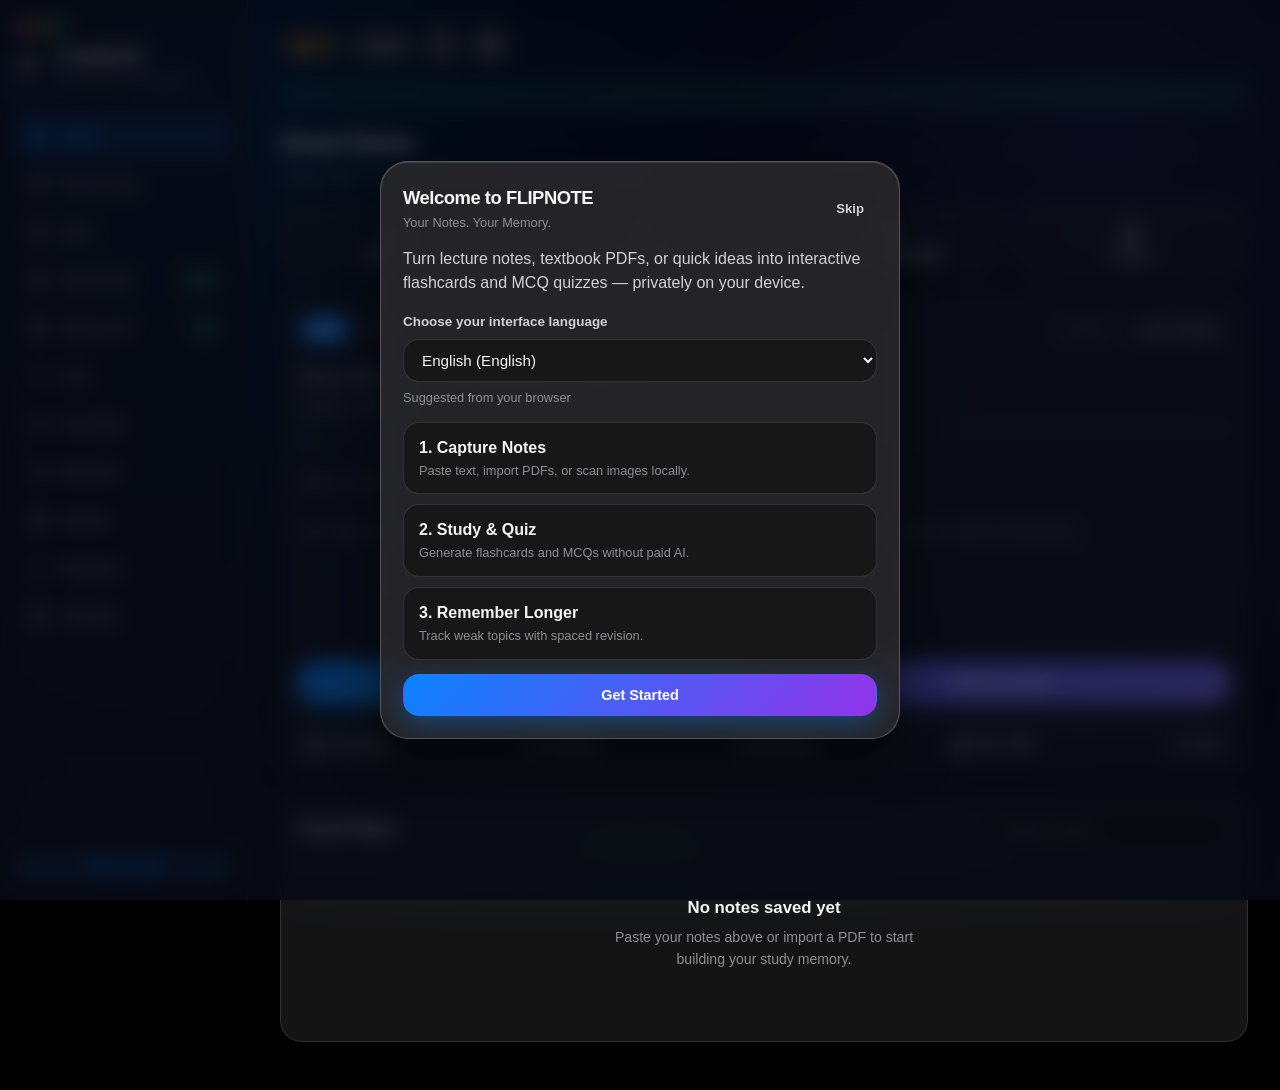
==== commit 45632752: "Add files via upload" ====
--- a/index.html
+++ b/index.html
@@ -78,6 +78,24 @@
         <button class="nav-item" data-view="quiz" type="button">
           <svg viewBox="0 0 24 24" fill="none" stroke="currentColor" stroke-width="2"><circle cx="12" cy="12" r="10"/><path d="M9.09 9a3 3 0 0 1 5.83 1c0 2-3 3-3 3"/><line x1="12" y1="17" x2="12.01" y2="17"/></svg>
           <span data-i18n="nav.quiz">Quiz</span>
+        </button>
+        <button class="nav-item" data-view="examhub" type="button">
+          <svg viewBox="0 0 24 24" fill="none" stroke="currentColor" stroke-width="2"><path d="M22 10v6M2 10l10-5 10 5-10 5z"/><path d="M6 12v5c3 3 9 3 12 0v-5"/></svg>
+          <span>Exam Hub</span>
+          <span class="v6-nav-pill">v7.2</span>
+        </button>
+        <button class="nav-item" data-view="brain" type="button">
+          <svg viewBox="0 0 24 24" fill="none" stroke="currentColor" stroke-width="2"><circle cx="12" cy="12" r="9"/><path d="M12 3v18M3 12h18"/></svg>
+          <span>Brain &amp; AI</span>
+          <span class="v6-nav-pill">v8</span>
+        </button>
+    <button class="nav-item" data-view="livehub" type="button">
+      <svg viewBox="0 0 24 24" width="18" height="18" fill="none" stroke="currentColor" stroke-width="2"><circle cx="12" cy="12" r="2"/><path d="M16.24 7.76a6 6 0 0 1 0 8.49m-8.48-.01a6 6 0 0 1 0-8.49"/></svg>
+      <span>Live</span>
+    </button>
+        <button class="nav-item" data-view="livehub" type="button">
+          <svg viewBox="0 0 24 24" width="18" height="18" fill="none" stroke="currentColor" stroke-width="2"><circle cx="12" cy="12" r="2"/><path d="M16.24 7.76a6 6 0 0 1 0 8.49m-8.48-.01a6 6 0 0 1 0-8.49m11.31-2.82a10 10 0 0 1 0 14.14m-14.14 0a10 10 0 0 1 0-14.14"/></svg>
+          <span>Live Hub</span>
         </button>
         <button class="nav-item" data-view="revision" type="button">
           <svg viewBox="0 0 24 24" fill="none" stroke="currentColor" stroke-width="2"><polyline points="23 4 23 10 17 10"/><path d="M20.49 15a9 9 0 1 1-2.12-9.36L23 10"/></svg>
@@ -121,6 +139,9 @@
           </button>
         </div>
       </header>
+
+      <!-- v8.1 Live Notice Banner (Admin CMS) -->
+      <div id="v81-notice-banner" class="v81-notice-banner" hidden></div>
 
       <!-- VIEW 1: SMART NOTES -->
       <section id="view-notes" class="view-section active" aria-labelledby="notes-heading">
@@ -557,6 +578,7 @@
             <div>
               <h3 style="margin:0 0 4px; font-size:1.05rem;">Support &amp; Feedback</h3>
               <p class="view-subtitle" style="margin:0;">Questions, bug reports, or feature ideas: <a href="mailto:flipnote.app2006@gmail.com" style="color:var(--accent); text-decoration:none; font-weight:500;">flipnote.app2006@gmail.com</a></p>
+              <p class="view-subtitle" style="margin:6px 0 0;">Follow us: <a href="https://instagram.com/flipnote.app" target="_blank" rel="noopener" style="color:var(--accent); text-decoration:none; font-weight:600;">Instagram @flipnote.app</a> &bull; <a href="https://youtube.com/@flipnoteapp" target="_blank" rel="noopener" style="color:var(--success); text-decoration:none; font-weight:600;">YouTube @flipnoteapp</a></p>
             </div>
             <a class="btn btn-secondary btn-sm" href="mailto:flipnote.app2006@gmail.com?subject=FLIPNOTE%20Feedback" style="text-decoration:none;">Email Support</a>
           </div>
@@ -627,7 +649,10 @@
               <input id="setting-sb-key" class="input" type="text" autocomplete="off" placeholder="eyJ..." />
             </div>
           </div>
-          <button id="btn-save-settings" class="btn btn-primary" type="button" data-i18n="common.save">Save</button>
+          <div class="btn-row" style="margin-top:4px;">
+            <button id="btn-save-settings" class="btn btn-primary" type="button" data-i18n="common.save">Save</button>
+            <a href="./admin.html" class="btn btn-secondary">PW Live Admin Panel ↗</a>
+          </div>
         </article>
 
         <article class="glass-card">
@@ -641,7 +666,145 @@
             <button id="btn-delete-all" class="btn btn-danger" type="button" data-i18n="settings.deleteAll">Delete All Local Data</button>
           </div>
         </article>
+
+        <article class="glass-card" id="about-founder-card" style="border-color:rgba(52,211,153,0.35);">
+          <div style="display:flex; align-items:center; gap:14px; flex-wrap:wrap; margin-bottom:12px;">
+            <div style="width:54px; height:54px; border-radius:16px; display:flex; align-items:center; justify-content:center; font-weight:800; font-size:1.15rem; background:linear-gradient(135deg, rgba(16,185,129,0.28), rgba(52,211,153,0.12)); border:1px solid rgba(52,211,153,0.45); color:#6ee7b7; flex-shrink:0;">AKJ</div>
+            <div>
+              <span class="pill" style="font-size:0.7rem; margin-bottom:4px;">FOUNDER &amp; CEO</span>
+              <h3 style="margin:2px 0 0; font-size:1.12rem;">Aditya Kumar Jha <span class="item-sub" style="font-weight:500;">(Adiii)</span></h3>
+            </div>
+          </div>
+          <p class="item-sub" style="margin:0 0 12px; line-height:1.6;">
+            &ldquo;I built FLIPNOTE with one simple goal: no student should have to pay ₹2,000/month just to revise NCERT, practice mock tests, or clear a midnight doubt. FLIPNOTE is 100% free, zero-ads, and offline-first &mdash; built so every student gets premium Apple-grade study tools right in their pocket.&rdquo;
+          </p>
+          <div class="btn-row" style="flex-wrap:wrap; gap:8px;">
+            <a class="btn btn-secondary btn-sm" href="https://instagram.com/flipnote.app" target="_blank" rel="noopener noreferrer">Instagram @flipnote.app ↗</a>
+            <a class="btn btn-secondary btn-sm" href="https://youtube.com/@flipnoteapp" target="_blank" rel="noopener noreferrer">YouTube @flipnoteapp ↗</a>
+          </div>
+        </article>
       </section>
+
+      <!-- VIEW 8: v6.0 JEE & CLASS 10/12 BOARD EXAM HUB -->
+      <section id="view-examhub" class="view-section" aria-labelledby="examhub-heading">
+        <div class="view-header">
+          <div style="display:flex; align-items:center; gap:10px; flex-wrap:wrap;">
+            <h2 id="examhub-heading" class="view-title" style="margin:0;">JEE &amp; Board Exam Hub</h2>
+            <span class="power-modes-badge">NEW v7.2</span>
+          </div>
+          <p class="view-subtitle">Formula Sheet, Auto Mistake Notebook, NTA JEE CBT Simulator, Board 3/5-Mark Checker, Syllabus Tracker &amp; Free Starter Packs.</p>
+        </div>
+
+        <nav id="v6-subnav" class="v6-subnav" aria-label="Exam Hub tools">
+          <button class="v6-tab-btn active" data-v6-tab="formulas" type="button">📐 Formula Sheet</button>
+          <button class="v6-tab-btn" data-v6-tab="mistakes" type="button">🎯 Mistake Book <span id="v6-mistake-badge" class="v6-count-badge" hidden></span></button>
+          <button class="v6-tab-btn" data-v6-tab="cbt" type="button">🖥️ JEE CBT Test</button>
+          <button class="v6-tab-btn" data-v6-tab="board" type="button">✍️ Board 3/5M Checker</button>
+          <button class="v6-tab-btn" data-v6-tab="syllabus" type="button">📅 Syllabus &amp; Countdown</button>
+          <button class="v6-tab-btn" data-v6-tab="packs" type="button">⚡ Starter Packs</button>
+          <button class="v6-tab-btn" data-v6-tab="blur" type="button">🫧 Blur-to-Recall</button>
+          <button class="v6-tab-btn" data-v6-tab="radar" type="button">📡 Speed Radar</button>
+          <button class="v6-tab-btn" data-v6-tab="battle" type="button">⚔️ 1v1 Battle</button>
+          <button class="v6-tab-btn" data-v6-tab="sleep" type="button">🌙 Sleep Loop</button>
+          <button class="v6-tab-btn" data-v6-tab="garden" type="button">🌱 Focus Garden</button>
+          <button class="v6-tab-btn" data-v6-tab="diagram" type="button">🖼️ Diagram Quiz</button>
+          <button class="v6-tab-btn" data-v6-tab="arcade" type="button">🎮 60s Arcade</button>
+          <button class="v6-tab-btn" data-v6-tab="percentile" type="button">📊 %ile Predictor</button>
+          <button class="v6-tab-btn" data-v6-tab="pdfs" type="button">📚 NCERT &amp; PDF Hub</button>
+        </nav>
+
+        <div id="v6-panel-formulas" class="v6-panel"></div>
+        <div id="v6-panel-mistakes" class="v6-panel" hidden></div>
+        <div id="v6-panel-cbt" class="v6-panel" hidden></div>
+        <div id="v6-panel-board" class="v6-panel" hidden></div>
+        <div id="v6-panel-syllabus" class="v6-panel" hidden></div>
+        <div id="v6-panel-packs" class="v6-panel" hidden></div>
+        <div id="v6-panel-blur" class="v6-panel" hidden></div>
+        <div id="v6-panel-radar" class="v6-panel" hidden></div>
+        <div id="v6-panel-battle" class="v6-panel" hidden></div>
+        <div id="v6-panel-sleep" class="v6-panel" hidden></div>
+        <div id="v6-panel-garden" class="v6-panel" hidden></div>
+        <div id="v6-panel-diagram" class="v6-panel" hidden></div>
+        <div id="v6-panel-arcade" class="v6-panel" hidden></div>
+        <div id="v6-panel-percentile" class="v6-panel" hidden></div>
+        <div id="v6-panel-pdfs" class="v6-panel" hidden></div>
+      </section>
+
+      <!-- VIEW 9: v8.0 BRAIN & AI UNIVERSE (13 NEW FEATURES) -->
+      <section id="view-brain" class="view-section" aria-labelledby="brain-heading">
+        <div class="view-header">
+          <div style="display:flex; align-items:center; gap:10px; flex-wrap:wrap;">
+            <h2 id="brain-heading" class="view-title" style="margin:0;">FLIPNOTE Brain &amp; AI Universe</h2>
+            <span class="power-modes-badge">NEW v8.0</span>
+          </div>
+          <p class="view-subtitle">AI Smart Summary, AI Tutor, Study Streak, Global Leaderboard, Community Notes, FLIPNOTE Brain, Lectures to Notes, Solve with Steps, Study Planner, Visual Mode, Privacy Vault, Memory Palace &amp; Knowledge Universe.</p>
+        </div>
+
+        <nav id="v8-subnav" class="v6-subnav" aria-label="Brain and AI tools">
+          <button class="v6-tab-btn active" data-v8-tab="summary" type="button">✨ AI Summary</button>
+          <button class="v6-tab-btn" data-v8-tab="tutor" type="button">🤖 AI Tutor</button>
+          <button class="v6-tab-btn" data-v8-tab="streak" type="button">🔥 Study Streak</button>
+          <button class="v6-tab-btn" data-v8-tab="leaderboard" type="button">🏆 Leaderboard</button>
+          <button class="v6-tab-btn" data-v8-tab="community" type="button">🌍 Community Notes</button>
+          <button class="v6-tab-btn" data-v8-tab="brain" type="button">🧠 FLIPNOTE Brain</button>
+          <button class="v6-tab-btn" data-v8-tab="lectures" type="button">🎙️ Lectures to Notes</button>
+          <button class="v6-tab-btn" data-v8-tab="solver" type="button">🧮 Solve with Steps</button>
+          <button class="v6-tab-btn" data-v8-tab="planner" type="button">🗓️ Study Planner</button>
+          <button class="v6-tab-btn" data-v8-tab="visual" type="button">🎨 Visual Mode</button>
+          <button class="v6-tab-btn" data-v8-tab="vault" type="button">🔒 Privacy Vault</button>
+          <button class="v6-tab-btn" data-v8-tab="palace" type="button">🏛️ Memory Palace</button>
+          <button class="v6-tab-btn" data-v8-tab="universe" type="button">🌌 Knowledge Universe</button>
+        </nav>
+
+        <div id="v8-panel-summary" class="v8-panel"></div>
+        <div id="v8-panel-tutor" class="v8-panel" hidden></div>
+        <div id="v8-panel-streak" class="v8-panel" hidden></div>
+        <div id="v8-panel-leaderboard" class="v8-panel" hidden></div>
+        <div id="v8-panel-community" class="v8-panel" hidden></div>
+        <div id="v8-panel-brain" class="v8-panel" hidden></div>
+        <div id="v8-panel-lectures" class="v8-panel" hidden></div>
+        <div id="v8-panel-solver" class="v8-panel" hidden></div>
+        <div id="v8-panel-planner" class="v8-panel" hidden></div>
+        <div id="v8-panel-visual" class="v8-panel" hidden></div>
+        <div id="v8-panel-vault" class="v8-panel" hidden></div>
+        <div id="v8-panel-palace" class="v8-panel" hidden></div>
+        <div id="v8-panel-universe" class="v8-panel" hidden></div>
+      </section>
+
+      <!-- VIEW 10: v8.1 LIVE HUB (Lectures, NCERT PDFs, Topper Notes, Live Quizzes) -->
+      <section id="view-livehub" class="view-section" aria-labelledby="livehub-heading">
+        <div class="view-header">
+          <div style="display:flex; align-items:center; justify-content:space-between; flex-wrap:wrap; gap:10px;">
+            <div>
+              <h2 id="livehub-heading" class="view-title">Live Batch &amp; Study Hub <span class="pill" style="font-size:0.72rem;vertical-align:middle;">v8.1 LIVE</span></h2>
+              <p id="v81-live-sync-label" class="view-subtitle">Synced with FLIPNOTE Live CMS</p>
+            </div>
+            <button id="v81-btn-refresh-live" class="btn btn-secondary btn-sm" type="button">↻ Sync Now</button>
+          </div>
+        </div>
+
+        <div class="btn-row" style="margin-bottom:14px; flex-wrap:wrap;">
+          <button type="button" class="btn btn-secondary btn-sm active" data-v81-tab="lectures">🎥 Lectures</button>
+          <button type="button" class="btn btn-secondary btn-sm" data-v81-tab="ncert">📘 NCERT PDFs</button>
+          <button type="button" class="btn btn-secondary btn-sm" data-v81-tab="notes">📝 Topper Notes</button>
+          <button type="button" class="btn btn-secondary btn-sm" data-v81-tab="quizzes">⚡ Live Quizzes</button>
+        </div>
+
+        <div class="grid-2" style="margin-bottom:14px;">
+          <input id="v81-live-search" class="input" type="search" placeholder="Search lectures, chapters, notes…" />
+          <select id="v81-live-subject" class="input">
+            <option value="all">All Subjects</option>
+            <option value="physics">Physics</option>
+            <option value="chemistry">Chemistry</option>
+            <option value="mathematics">Mathematics</option>
+            <option value="biology">Biology</option>
+            <option value="mixed">Mixed</option>
+          </select>
+        </div>
+
+        <div id="v81-live-list" class="grid-2"></div>
+      </section>
+
     </main>
   </div>
 
@@ -659,6 +822,14 @@
       <svg viewBox="0 0 24 24" fill="none" stroke="currentColor" stroke-width="2"><circle cx="12" cy="12" r="10"/><path d="M9.09 9a3 3 0 0 1 5.83 1c0 2-3 3-3 3"/><line x1="12" y1="17" x2="12.01" y2="17"/></svg>
       <span data-i18n="nav.quiz">Quiz</span>
     </button>
+    <button class="nav-item" data-view="examhub" type="button">
+      <svg viewBox="0 0 24 24" fill="none" stroke="currentColor" stroke-width="2"><path d="M22 10v6M2 10l10-5 10 5-10 5z"/><path d="M6 12v5c3 3 9 3 12 0v-5"/></svg>
+      <span>Exam Hub</span>
+    </button>
+    <button class="nav-item" data-view="brain" type="button">
+      <svg viewBox="0 0 24 24" fill="none" stroke="currentColor" stroke-width="2"><circle cx="12" cy="12" r="9"/><path d="M12 3v18M3 12h18"/></svg>
+      <span>Brain AI</span>
+    </button>
     <button class="nav-item" data-view="revision" type="button">
       <svg viewBox="0 0 24 24" fill="none" stroke="currentColor" stroke-width="2"><polyline points="23 4 23 10 17 10"/><path d="M20.49 15a9 9 0 1 1-2.12-9.36L23 10"/></svg>
       <span data-i18n="nav.revision">Revision</span>
@@ -907,5 +1078,17 @@
     </div>
   </div>
 
+
+  <!-- v8.1 Live Content Modal (Lectures, Topper Notes, Live Quizzes) -->
+  <div id="v81-content-modal" class="modal-backdrop" hidden role="dialog" aria-modal="true" aria-labelledby="v81-modal-title">
+    <div class="modal-card" style="max-width:680px; width:calc(100% - 24px);">
+      <div class="btn-row" style="justify-content:space-between; margin-bottom:12px;">
+        <h3 id="v81-modal-title" style="margin:0;">Live Content</h3>
+        <button id="v81-modal-close" class="btn btn-ghost btn-sm" type="button">Close</button>
+      </div>
+      <div id="v81-modal-body"></div>
+    </div>
+  </div>
+  <script type="module" src="./js/v81-live.js"></script>
 </body>
 </html>
--- a/css/style.css
+++ b/css/style.css
@@ -11,28 +11,28 @@
     "Noto Sans Telugu", "Noto Sans Gujarati", sans-serif;
   --font-mono: ui-monospace, SFMono-Regular, Menlo, Monaco, Consolas, monospace;
 
-  /* Dark Glass Theme (Default) */
-  --bg-base: #070b1e;
-  --bg-gradient: radial-gradient(circle at 12% 14%, rgba(67, 56, 202, 0.42) 0%, transparent 45%),
-                 radial-gradient(circle at 86% 18%, rgba(139, 92, 246, 0.34) 0%, transparent 42%),
-                 radial-gradient(circle at 50% 88%, rgba(30, 64, 175, 0.32) 0%, transparent 50%),
-                 linear-gradient(155deg, #060919 0%, #0d1333 48%, #1a123d 100%);
-
-  --glass-bg: rgba(20, 27, 58, 0.56);
-  --glass-bg-elevated: rgba(28, 37, 78, 0.72);
-  --glass-bg-hover: rgba(42, 54, 108, 0.65);
-  --glass-border: rgba(255, 255, 255, 0.14);
-  --glass-border-strong: rgba(255, 255, 255, 0.24);
-  --glass-shadow: 0 18px 48px rgba(3, 6, 23, 0.48), inset 0 1px 0 rgba(255, 255, 255, 0.12);
+  /* Dark Obsidian & Emerald-Mint Apple-Glass Theme (Default) */
+  --bg-base: #06090c;
+  --bg-gradient: radial-gradient(circle at 14% 12%, rgba(16, 185, 129, 0.22) 0%, transparent 44%),
+                 radial-gradient(circle at 86% 18%, rgba(52, 211, 153, 0.14) 0%, transparent 42%),
+                 radial-gradient(circle at 50% 90%, rgba(6, 95, 70, 0.20) 0%, transparent 50%),
+                 linear-gradient(155deg, #05080b 0%, #081012 52%, #060c0e 100%);
+
+  --glass-bg: rgba(12, 20, 22, 0.72);
+  --glass-bg-elevated: rgba(16, 28, 30, 0.86);
+  --glass-bg-hover: rgba(20, 38, 36, 0.78);
+  --glass-border: rgba(52, 211, 153, 0.16);
+  --glass-border-strong: rgba(52, 211, 153, 0.34);
+  --glass-shadow: 0 20px 50px rgba(0, 0, 0, 0.54), inset 0 1px 0 rgba(255, 255, 255, 0.10);
 
   --text-primary: #f8fafc;
   --text-secondary: #cbd5e1;
   --text-muted: #94a3b8;
 
-  --accent: #7c6cf8;
-  --accent-strong: #6353f2;
-  --accent-soft: rgba(124, 108, 248, 0.18);
-  --accent-glow: 0 8px 24px rgba(124, 108, 248, 0.35);
+  --accent: #10b981;
+  --accent-strong: #059669;
+  --accent-soft: rgba(16, 185, 129, 0.18);
+  --accent-glow: 0 8px 26px rgba(16, 185, 129, 0.36);
 
   --success: #34d399;
   --success-soft: rgba(52, 211, 153, 0.16);
@@ -41,8 +41,8 @@
   --danger: #fb7185;
   --danger-soft: rgba(251, 113, 133, 0.16);
 
-  --input-bg: rgba(10, 14, 34, 0.55);
-  --nav-bg: rgba(12, 16, 38, 0.76);
+  --input-bg: rgba(7, 12, 15, 0.76);
+  --nav-bg: rgba(8, 13, 16, 0.84);
 
   --radius-sm: 10px;
   --radius-md: 16px;
@@ -55,29 +55,29 @@
 }
 
 [data-theme="light"] {
-  --bg-base: #eef1fb;
-  --bg-gradient: radial-gradient(circle at 12% 14%, rgba(99, 102, 241, 0.18) 0%, transparent 45%),
-                 radial-gradient(circle at 88% 20%, rgba(168, 85, 247, 0.16) 0%, transparent 42%),
-                 linear-gradient(155deg, #f3f5fc 0%, #e7ecfa 52%, #efe8fb 100%);
-
-  --glass-bg: rgba(255, 255, 255, 0.68);
-  --glass-bg-elevated: rgba(255, 255, 255, 0.86);
-  --glass-bg-hover: rgba(255, 255, 255, 0.92);
-  --glass-border: rgba(15, 23, 42, 0.10);
-  --glass-border-strong: rgba(15, 23, 42, 0.18);
-  --glass-shadow: 0 14px 36px rgba(30, 41, 59, 0.10), inset 0 1px 0 rgba(255, 255, 255, 0.85);
+  --bg-base: #eef5f2;
+  --bg-gradient: radial-gradient(circle at 12% 14%, rgba(16, 185, 129, 0.16) 0%, transparent 45%),
+                 radial-gradient(circle at 88% 20%, rgba(52, 211, 153, 0.14) 0%, transparent 42%),
+                 linear-gradient(155deg, #f4faf7 0%, #e6f2ed 52%, #edf6f3 100%);
+
+  --glass-bg: rgba(255, 255, 255, 0.74);
+  --glass-bg-elevated: rgba(255, 255, 255, 0.90);
+  --glass-bg-hover: rgba(255, 255, 255, 0.95);
+  --glass-border: rgba(5, 150, 105, 0.14);
+  --glass-border-strong: rgba(5, 150, 105, 0.28);
+  --glass-shadow: 0 14px 36px rgba(6, 40, 28, 0.08), inset 0 1px 0 rgba(255, 255, 255, 0.9);
 
   --text-primary: #0f172a;
   --text-secondary: #334155;
   --text-muted: #64748b;
 
-  --accent: #5b4df0;
-  --accent-strong: #4838e3;
-  --accent-soft: rgba(91, 77, 240, 0.12);
-  --accent-glow: 0 8px 20px rgba(91, 77, 240, 0.25);
-
-  --input-bg: rgba(255, 255, 255, 0.78);
-  --nav-bg: rgba(255, 255, 255, 0.82);
+  --accent: #059669;
+  --accent-strong: #047857;
+  --accent-soft: rgba(5, 150, 105, 0.12);
+  --accent-glow: 0 8px 20px rgba(5, 150, 105, 0.25);
+
+  --input-bg: rgba(255, 255, 255, 0.84);
+  --nav-bg: rgba(255, 255, 255, 0.86);
 }
 
 *, *::before, *::after {
@@ -1724,3 +1724,1041 @@
   color: var(--text-secondary);
   font-size: 1rem;
 }
+
+
+/* ==========================================================================
+   FLIPNOTE v6.0 — JEE & Class 10/12 Board Exam Hub
+   ========================================================================== */
+
+.v6-nav-pill {
+  margin-left: auto;
+  font-size: 0.68rem;
+  font-weight: 700;
+  padding: 2px 7px;
+  border-radius: 999px;
+  background: var(--success-soft);
+  color: var(--success);
+  border: 1px solid rgba(52, 211, 153, 0.35);
+}
+
+.v6-subnav {
+  display: flex;
+  flex-wrap: wrap;
+  gap: 8px;
+  margin-bottom: 16px;
+}
+
+.v6-tab-btn {
+  display: inline-flex;
+  align-items: center;
+  gap: 6px;
+  padding: 9px 14px;
+  border-radius: 999px;
+  border: 1px solid var(--glass-border);
+  background: var(--glass-bg);
+  color: var(--text-secondary);
+  font-size: 0.88rem;
+  font-weight: 600;
+  cursor: pointer;
+  transition: all 0.2s var(--ease-spring);
+  backdrop-filter: blur(16px);
+}
+
+.v6-tab-btn:hover {
+  background: var(--glass-bg-hover);
+  color: var(--text-primary);
+}
+
+.v6-tab-btn.active {
+  background: var(--accent);
+  color: #fff;
+  border-color: transparent;
+  box-shadow: var(--accent-glow);
+}
+
+.v6-count-badge {
+  background: var(--danger);
+  color: #fff;
+  font-size: 0.72rem;
+  font-weight: 700;
+  padding: 1px 6px;
+  border-radius: 999px;
+  min-width: 18px;
+  text-align: center;
+}
+
+.v6-card {
+  padding: 20px;
+}
+
+.v6-toolbar {
+  display: flex;
+  justify-content: space-between;
+  align-items: flex-start;
+  flex-wrap: wrap;
+  gap: 12px;
+  margin-bottom: 14px;
+}
+
+.v6-pill-row {
+  display: flex;
+  flex-wrap: wrap;
+  gap: 8px;
+  margin: 12px 0;
+}
+
+.v6-filter-pill {
+  padding: 6px 12px;
+  border-radius: 999px;
+  border: 1px solid var(--glass-border);
+  background: var(--input-bg);
+  color: var(--text-secondary);
+  font-size: 0.82rem;
+  font-weight: 600;
+  cursor: pointer;
+}
+
+.v6-filter-pill.active {
+  background: var(--accent-soft);
+  color: var(--text-primary);
+  border-color: var(--accent);
+}
+
+.v6-mini-tag {
+  display: inline-block;
+  font-size: 0.72rem;
+  font-weight: 700;
+  padding: 3px 9px;
+  border-radius: 999px;
+  background: var(--accent-soft);
+  color: var(--accent);
+  letter-spacing: 0.02em;
+}
+
+.v6-tag-warn {
+  background: var(--warning-soft);
+  color: var(--warning);
+}
+
+.v6-drill-banner {
+  display: flex;
+  justify-content: space-between;
+  align-items: center;
+  flex-wrap: wrap;
+  gap: 10px;
+  padding: 10px 14px;
+  border-radius: var(--radius-md);
+  background: var(--accent-soft);
+  border: 1px solid var(--accent);
+  margin-bottom: 14px;
+  font-size: 0.88rem;
+}
+
+.v6-formula-grid {
+  display: grid;
+  grid-template-columns: repeat(auto-fill, minmax(260px, 1fr));
+  gap: 12px;
+  margin-top: 12px;
+}
+
+.v6-formula-card {
+  padding: 14px;
+  border-radius: var(--radius-md);
+  background: var(--input-bg);
+  border: 1px solid var(--glass-border);
+  display: flex;
+  flex-direction: column;
+  gap: 10px;
+  transition: border-color 0.2s ease, transform 0.2s ease;
+}
+
+.v6-formula-card.is-got {
+  border-color: var(--success);
+  background: var(--success-soft);
+}
+
+.v6-formula-meta {
+  display: flex;
+  align-items: center;
+  gap: 8px;
+  flex-wrap: wrap;
+}
+
+.v6-formula-expr {
+  font-family: var(--font-mono);
+  font-size: 0.98rem;
+  font-weight: 700;
+  color: var(--text-primary);
+  padding: 10px 12px;
+  border-radius: var(--radius-sm);
+  background: var(--glass-bg);
+  word-break: break-word;
+}
+
+.v6-formula-expr.is-masked {
+  cursor: pointer;
+  border: 1px dashed var(--accent);
+  color: var(--accent);
+}
+
+.v6-formula-actions {
+  display: flex;
+  justify-content: space-between;
+  gap: 8px;
+}
+
+/* Mistake Notebook */
+.v6-stats-strip {
+  display: grid;
+  grid-template-columns: repeat(auto-fit, minmax(115px, 1fr));
+  gap: 10px;
+  margin: 12px 0;
+}
+
+.v6-stat-chip {
+  padding: 12px;
+  border-radius: var(--radius-md);
+  background: var(--input-bg);
+  border: 1px solid var(--glass-border);
+  text-align: center;
+  display: flex;
+  flex-direction: column;
+  gap: 2px;
+}
+
+.v6-stat-chip strong {
+  font-size: 1.25rem;
+  color: var(--text-primary);
+}
+
+.v6-stat-chip span {
+  font-size: 0.78rem;
+  color: var(--text-muted);
+}
+
+.v6-mistake-list {
+  display: flex;
+  flex-direction: column;
+  gap: 12px;
+  margin-top: 12px;
+}
+
+.v6-mistake-card {
+  padding: 15px;
+  border-radius: var(--radius-md);
+  background: var(--input-bg);
+  border: 1px solid var(--glass-border);
+}
+
+.v6-mistake-card.is-mastered {
+  opacity: 0.68;
+  border-color: var(--success);
+}
+
+.v6-mistake-head {
+  display: flex;
+  justify-content: space-between;
+  align-items: center;
+  flex-wrap: wrap;
+  gap: 8px;
+  margin-bottom: 8px;
+}
+
+.v6-mistake-badges {
+  display: flex;
+  flex-wrap: wrap;
+  gap: 6px;
+}
+
+.v6-mistake-q {
+  margin: 0 0 8px;
+  font-weight: 600;
+  font-size: 0.98rem;
+}
+
+.v6-mistake-ans {
+  display: flex;
+  flex-wrap: wrap;
+  gap: 10px;
+  font-size: 0.86rem;
+  margin-bottom: 8px;
+}
+
+.v6-ans-wrong {
+  color: var(--danger);
+  font-weight: 600;
+}
+
+.v6-ans-right {
+  color: var(--success);
+  font-weight: 600;
+}
+
+.v6-mistake-controls {
+  display: grid;
+  grid-template-columns: 185px 1fr;
+  gap: 8px;
+}
+
+/* NTA JEE CBT Simulator */
+.v6-form-grid {
+  display: grid;
+  grid-template-columns: repeat(auto-fit, minmax(200px, 1fr));
+  gap: 12px;
+}
+
+.v6-cbt-shell {
+  display: grid;
+  grid-template-columns: 1fr 270px;
+  gap: 14px;
+  align-items: start;
+}
+
+.v6-cbt-main,
+.v6-cbt-palette-card {
+  padding: 18px;
+}
+
+.v6-cbt-topbar {
+  display: flex;
+  justify-content: space-between;
+  align-items: center;
+  flex-wrap: wrap;
+  gap: 10px;
+  padding-bottom: 12px;
+  border-bottom: 1px solid var(--glass-border);
+}
+
+.v6-cbt-timer {
+  font-family: var(--font-mono);
+  font-weight: 700;
+  padding: 5px 10px;
+  border-radius: 999px;
+  background: var(--warning-soft);
+  color: var(--warning);
+}
+
+.v6-cbt-qtext {
+  margin: 8px 0 16px;
+  font-size: 1.08rem;
+  line-height: 1.48;
+}
+
+.v6-cbt-options {
+  display: flex;
+  flex-direction: column;
+  gap: 10px;
+  margin-bottom: 18px;
+}
+
+.v6-cbt-opt {
+  display: flex;
+  align-items: center;
+  gap: 12px;
+  width: 100%;
+  text-align: left;
+  padding: 12px 14px;
+  border-radius: var(--radius-md);
+  border: 1px solid var(--glass-border);
+  background: var(--input-bg);
+  color: var(--text-primary);
+  font-size: 0.95rem;
+  cursor: pointer;
+  transition: all 0.15s ease;
+}
+
+.v6-cbt-opt:hover {
+  border-color: var(--accent);
+}
+
+.v6-cbt-opt.selected {
+  background: var(--accent-soft);
+  border-color: var(--accent);
+  font-weight: 600;
+}
+
+.v6-opt-letter {
+  width: 28px;
+  height: 28px;
+  border-radius: 50%;
+  display: inline-flex;
+  align-items: center;
+  justify-content: center;
+  background: var(--glass-bg);
+  font-weight: 700;
+  font-size: 0.85rem;
+  flex-shrink: 0;
+}
+
+.v6-cbt-actions {
+  display: flex;
+  flex-wrap: wrap;
+  gap: 8px;
+}
+
+.v6-palette-grid {
+  display: grid;
+  grid-template-columns: repeat(5, 1fr);
+  gap: 8px;
+  margin-bottom: 14px;
+}
+
+.v6-palette-btn {
+  height: 36px;
+  border-radius: 10px;
+  border: 2px solid transparent;
+  font-weight: 700;
+  font-size: 0.85rem;
+  cursor: pointer;
+  color: #fff;
+}
+
+.v6-palette-btn.is-current {
+  border-color: #fff;
+  transform: scale(1.06);
+}
+
+.cbt-not-visited { background: rgba(148, 163, 184, 0.35); color: var(--text-primary); }
+.cbt-not-answered { background: #ef4444; }
+.cbt-answered { background: #10b981; }
+.cbt-marked { background: #8b5cf6; }
+.cbt-ans-marked { background: linear-gradient(135deg, #8b5cf6 60%, #10b981 60%); }
+
+.v6-palette-legend {
+  display: grid;
+  grid-template-columns: 1fr 1fr;
+  gap: 6px;
+  font-size: 0.76rem;
+  color: var(--text-secondary);
+}
+
+.v6-palette-legend .dot {
+  display: inline-block;
+  width: 10px;
+  height: 10px;
+  border-radius: 3px;
+  margin-right: 5px;
+  vertical-align: middle;
+}
+
+.v6-subject-grid {
+  display: grid;
+  grid-template-columns: repeat(auto-fit, minmax(180px, 1fr));
+  gap: 10px;
+}
+
+.v6-subj-score-card {
+  padding: 12px 14px;
+  border-radius: var(--radius-md);
+  background: var(--input-bg);
+  border: 1px solid var(--glass-border);
+}
+
+/* Board Checker */
+.v6-board-prompt {
+  padding: 14px 16px;
+  border-radius: var(--radius-md);
+  background: var(--accent-soft);
+  border-left: 4px solid var(--accent);
+  font-weight: 600;
+  margin: 12px 0 14px;
+}
+
+.v6-model-box {
+  margin-top: 12px;
+  padding: 14px;
+  border-radius: var(--radius-md);
+  background: var(--input-bg);
+  border: 1px solid var(--glass-border);
+  font-size: 0.92rem;
+  line-height: 1.5;
+}
+
+.v6-board-result {
+  margin-top: 16px;
+  padding: 16px;
+  border-radius: var(--radius-md);
+  background: var(--input-bg);
+  border: 1px solid var(--glass-border-strong);
+}
+
+.v6-board-score-row {
+  display: flex;
+  justify-content: space-between;
+  align-items: flex-start;
+  flex-wrap: wrap;
+  gap: 10px;
+}
+
+.v6-kw-chips {
+  display: flex;
+  flex-wrap: wrap;
+  gap: 6px;
+}
+
+.v6-tips-list {
+  margin: 12px 0 0;
+  padding-left: 18px;
+  color: var(--text-secondary);
+  font-size: 0.9rem;
+  display: flex;
+  flex-direction: column;
+  gap: 4px;
+}
+
+/* Syllabus Tracker + Countdown */
+.v6-countdown-hero {
+  display: flex;
+  justify-content: space-between;
+  align-items: center;
+  flex-wrap: wrap;
+  gap: 14px;
+  padding: 18px;
+  border-radius: var(--radius-lg);
+  background: linear-gradient(135deg, rgba(124, 108, 248, 0.24), rgba(52, 211, 153, 0.16));
+  border: 1px solid var(--glass-border-strong);
+}
+
+.v6-countdown-hero.is-urgent {
+  background: linear-gradient(135deg, rgba(251, 113, 133, 0.25), rgba(251, 191, 36, 0.18));
+}
+
+.v6-days-badge {
+  display: flex;
+  flex-direction: column;
+  align-items: center;
+  justify-content: center;
+  min-width: 96px;
+  padding: 12px 16px;
+  border-radius: var(--radius-md);
+  background: var(--glass-bg-elevated);
+  border: 1px solid var(--glass-border-strong);
+}
+
+.v6-days-badge strong {
+  font-size: 2rem;
+  line-height: 1;
+  color: var(--success);
+}
+
+.v6-days-badge span {
+  font-size: 0.7rem;
+  font-weight: 700;
+  letter-spacing: 0.08em;
+  color: var(--text-muted);
+  margin-top: 4px;
+}
+
+.v6-progress-track {
+  height: 8px;
+  border-radius: 999px;
+  background: var(--glass-bg);
+  margin-top: 8px;
+  overflow: hidden;
+}
+
+.v6-progress-fill {
+  height: 100%;
+  border-radius: 999px;
+  background: linear-gradient(90deg, var(--accent), var(--success));
+  transition: width 0.3s ease;
+}
+
+.v6-chapter-list {
+  display: flex;
+  flex-direction: column;
+  gap: 8px;
+  margin-top: 12px;
+}
+
+.v6-chapter-row {
+  display: flex;
+  justify-content: space-between;
+  align-items: center;
+  flex-wrap: wrap;
+  gap: 10px;
+  padding: 11px 14px;
+  border-radius: var(--radius-md);
+  background: var(--input-bg);
+  border: 1px solid var(--glass-border);
+}
+
+.v6-chapter-row.is-complete {
+  border-color: var(--success);
+  background: var(--success-soft);
+}
+
+.v6-chapter-info {
+  display: flex;
+  align-items: center;
+  gap: 8px;
+  flex-wrap: wrap;
+}
+
+.v6-chapter-name {
+  font-weight: 600;
+  font-size: 0.93rem;
+}
+
+.v6-chapter-checks {
+  display: flex;
+  gap: 10px;
+  flex-wrap: wrap;
+}
+
+.v6-check-pill {
+  display: inline-flex;
+  align-items: center;
+  gap: 5px;
+  font-size: 0.82rem;
+  color: var(--text-secondary);
+  cursor: pointer;
+}
+
+/* Starter Packs */
+.v6-packs-grid {
+  display: grid;
+  grid-template-columns: repeat(auto-fill, minmax(255px, 1fr));
+  gap: 14px;
+  margin-top: 12px;
+}
+
+.v6-pack-card {
+  padding: 16px;
+  border-radius: var(--radius-md);
+  background: var(--input-bg);
+  border: 1px solid var(--glass-border);
+  display: flex;
+  flex-direction: column;
+}
+
+@media (max-width: 860px) {
+  .v6-cbt-shell {
+    grid-template-columns: 1fr;
+  }
+  .v6-mistake-controls {
+    grid-template-columns: 1fr;
+  }
+}
+
+
+/* ==========================================================================
+   FLIPNOTE v7.0 — 5 Unique Superpowers (Blur, Speed Radar, Battle, Sleep, Garden)
+   ========================================================================== */
+
+.v7-blur-canvas {
+  padding: 18px;
+  border-radius: var(--radius-md);
+  background: var(--input-bg);
+  border: 1px solid var(--glass-border);
+  line-height: 2.05;
+  font-size: 0.98rem;
+  white-space: pre-wrap;
+}
+
+.v7-blur-chip {
+  display: inline;
+  padding: 2px 7px;
+  margin: 0 1px;
+  border-radius: 7px;
+  border: 1px solid var(--glass-border-strong);
+  background: rgba(124, 108, 248, 0.22);
+  color: transparent;
+  text-shadow: 0 0 11px rgba(248, 250, 252, 0.85);
+  font: inherit;
+  cursor: pointer;
+  transition: all 0.22s var(--ease-spring);
+  user-select: none;
+}
+
+.v7-blur-chip:hover {
+  border-color: var(--accent);
+}
+
+.v7-blur-chip.is-revealed {
+  color: var(--success);
+  text-shadow: none;
+  background: var(--success-soft);
+  border-color: rgba(52, 211, 153, 0.4);
+}
+
+/* Exam Hall Speed Radar */
+.v7-radar-grid {
+  display: grid;
+  grid-template-columns: repeat(auto-fit, minmax(150px, 1fr));
+  gap: 10px;
+  margin-top: 10px;
+}
+
+.v7-radar-quad {
+  padding: 14px;
+  border-radius: var(--radius-md);
+  background: var(--input-bg);
+  border: 1px solid var(--glass-border);
+  display: flex;
+  flex-direction: column;
+  gap: 4px;
+}
+
+.v7-radar-quad strong {
+  font-size: 1.7rem;
+  line-height: 1.1;
+}
+
+.v7-quad-title {
+  font-size: 0.84rem;
+  font-weight: 700;
+}
+
+.quad-topper { border-color: rgba(16, 185, 129, 0.45); background: rgba(16, 185, 129, 0.1); }
+.quad-trap { border-color: rgba(251, 191, 36, 0.45); background: rgba(251, 191, 36, 0.1); }
+.quad-silly { border-color: rgba(251, 146, 60, 0.45); background: rgba(251, 146, 60, 0.1); }
+.quad-killer { border-color: rgba(251, 113, 133, 0.45); background: rgba(251, 113, 133, 0.1); }
+
+.v7-time-bars {
+  display: flex;
+  flex-direction: column;
+  gap: 8px;
+}
+
+.v7-time-row {
+  display: grid;
+  grid-template-columns: 120px 1fr 128px;
+  align-items: center;
+  gap: 10px;
+  font-size: 0.82rem;
+}
+
+.v7-time-track {
+  height: 10px;
+  border-radius: 999px;
+  background: var(--input-bg);
+  overflow: hidden;
+}
+
+.v7-time-fill {
+  height: 100%;
+  border-radius: 999px;
+}
+
+.v7-time-sec {
+  text-align: right;
+  color: var(--text-secondary);
+  font-family: var(--font-mono);
+  font-size: 0.78rem;
+}
+
+/* 1v1 Battle */
+.v7-vs-grid {
+  display: grid;
+  grid-template-columns: 1fr 1fr;
+  gap: 12px;
+  max-width: 440px;
+  margin: 0 auto;
+}
+
+/* Sleep Revision & Focus Garden */
+.v7-sleep-stage,
+.v7-garden-stage {
+  text-align: center;
+  padding: 24px 16px;
+  border-radius: var(--radius-lg);
+  background: var(--input-bg);
+  border: 1px solid var(--glass-border);
+  margin-top: 12px;
+}
+
+.v7-sleep-clock {
+  font-family: var(--font-mono);
+  font-size: 2.6rem;
+  font-weight: 800;
+  letter-spacing: 0.04em;
+  color: var(--text-primary);
+}
+
+.v7-garden-grid {
+  display: grid;
+  grid-template-columns: repeat(auto-fill, minmax(120px, 1fr));
+  gap: 10px;
+}
+
+.v7-plant-tile {
+  padding: 12px 10px;
+  border-radius: var(--radius-md);
+  background: var(--input-bg);
+  border: 1px solid rgba(52, 211, 153, 0.35);
+  display: flex;
+  flex-direction: column;
+  align-items: center;
+  gap: 4px;
+  text-align: center;
+}
+
+.v7-plant-tile.is-wilted {
+  opacity: 0.6;
+  border-color: var(--glass-border);
+}
+
+@media (max-width: 640px) {
+  .v7-time-row {
+    grid-template-columns: 88px 1fr 96px;
+    font-size: 0.75rem;
+  }
+}
+
+
+/* ==========================================================================
+   FLIPNOTE v7.1 — CBT Rough Sheet, Diagram Label Masker & 60s Formula Arcade
+   ========================================================================== */
+
+.v71-rough-drawer {
+  margin-top: 14px;
+  padding: 12px;
+  border-radius: var(--radius-md);
+  background: #0d132b;
+  border: 1px solid var(--glass-border-strong);
+}
+
+.v71-rough-tools {
+  display: flex;
+  justify-content: space-between;
+  align-items: center;
+  flex-wrap: wrap;
+  gap: 8px;
+  margin-bottom: 10px;
+}
+
+.v71-rough-canvas {
+  width: 100%;
+  height: 220px;
+  border-radius: var(--radius-sm);
+  background: rgba(255, 255, 255, 0.03);
+  border: 1px dashed var(--glass-border);
+  cursor: crosshair;
+  touch-action: none;
+  display: block;
+}
+
+/* NCERT Diagram Masker */
+.v71-diag-stage {
+  position: relative;
+  width: 100%;
+  border-radius: var(--radius-md);
+  overflow: hidden;
+  border: 1px solid var(--glass-border-strong);
+  background: #0f172a;
+}
+
+.v71-diag-stage.is-editing {
+  cursor: crosshair;
+}
+
+.v71-diag-img {
+  width: 100%;
+  display: block;
+  max-height: 460px;
+  object-fit: contain;
+}
+
+.v71-pin-box {
+  position: absolute;
+  transform: translate(-50%, -50%);
+  display: inline-flex;
+  align-items: center;
+  gap: 6px;
+  padding: 5px 10px;
+  border-radius: 999px;
+  border: 1px solid rgba(255, 255, 255, 0.35);
+  background: rgba(15, 23, 42, 0.85);
+  backdrop-filter: blur(12px);
+  color: #f8fafc;
+  font-size: 0.78rem;
+  font-weight: 700;
+  cursor: pointer;
+  box-shadow: 0 6px 18px rgba(0, 0, 0, 0.4);
+  white-space: nowrap;
+}
+
+.v71-pin-box.is-open {
+  background: rgba(16, 185, 129, 0.92);
+  border-color: #34d399;
+  color: #042f2e;
+}
+
+.v71-pin-num {
+  width: 18px;
+  height: 18px;
+  border-radius: 50%;
+  background: var(--accent);
+  color: #fff;
+  display: inline-flex;
+  align-items: center;
+  justify-content: center;
+  font-size: 0.7rem;
+}
+
+/* 60s Formula Arcade */
+.v71-arcade-stage {
+  text-align: center;
+  padding: 28px 16px;
+  margin: 14px 0;
+  border-radius: var(--radius-lg);
+  background: var(--input-bg);
+  border: 1px solid var(--glass-border-strong);
+}
+
+.v71-arcade-expr {
+  font-family: var(--font-mono);
+  font-size: 1.4rem;
+  font-weight: 800;
+  margin: 16px 0 12px;
+  color: var(--text-primary);
+  word-break: break-word;
+}
+
+.v71-arcade-btns {
+  display: grid;
+  grid-template-columns: 1fr 1fr;
+  gap: 12px;
+}
+
+@media (max-width: 560px) {
+  .v71-arcade-btns {
+    grid-template-columns: 1fr;
+  }
+}
+
+
+/* ==========================================================================
+   FLIPNOTE v7.2 — Official NCERT & PDF Hub + Personal Offline PDF Locker
+   ========================================================================== */
+
+.v72-chapter-grid {
+  display: flex;
+  flex-direction: column;
+  gap: 8px;
+}
+
+.v72-pdf-row {
+  display: flex;
+  justify-content: space-between;
+  align-items: center;
+  flex-wrap: wrap;
+  gap: 10px;
+  padding: 11px 14px;
+  border-radius: var(--radius-md);
+  background: var(--input-bg);
+  border: 1px solid var(--glass-border);
+}
+
+
+/* ==========================================================================
+   FLIPNOTE v8.0 — Brain & AI Universe (Tutor, Heatmap, Leaderboard, Universe)
+   ========================================================================== */
+
+.v8-chat-box {
+  display: flex;
+  flex-direction: column;
+  gap: 10px;
+  max-height: 320px;
+  overflow-y: auto;
+  padding: 12px;
+  border-radius: var(--radius-md);
+  background: var(--input-bg);
+  border: 1px solid var(--glass-border);
+}
+
+.v8-chat-msg {
+  padding: 10px 14px;
+  border-radius: 16px;
+  max-width: 86%;
+  font-size: 0.92rem;
+  line-height: 1.45;
+}
+
+.v8-chat-msg.is-ai {
+  align-self: flex-start;
+  background: var(--glass-bg-elevated);
+  border: 1px solid var(--glass-border);
+}
+
+.v8-chat-msg.is-user {
+  align-self: flex-end;
+  background: var(--accent);
+  color: #fff;
+}
+
+.v8-heatmap {
+  display: grid;
+  grid-template-columns: repeat(10, 1fr);
+  gap: 6px;
+  max-width: 440px;
+}
+
+.v8-heat-cell {
+  aspect-ratio: 1;
+  border-radius: 6px;
+  background: rgba(148, 163, 184, 0.18);
+  border: 1px solid var(--glass-border);
+}
+
+.v8-heat-cell.lvl-1 { background: rgba(52, 211, 153, 0.35); }
+.v8-heat-cell.lvl-2 { background: rgba(52, 211, 153, 0.65); }
+.v8-heat-cell.lvl-3 { background: #10b981; }
+
+.v8-lb-me {
+  border-color: var(--success) !important;
+  background: var(--success-soft) !important;
+}
+
+.v8-universe-svg {
+  width: 100%;
+  height: auto;
+  display: block;
+  border-radius: var(--radius-md);
+  border: 1px solid var(--glass-border-strong);
+}
+
+/* FLIPNOTE v8.1 Live Notice Banner & Live Hub */
+.v81-notice-banner {
+  display: flex;
+  flex-wrap: wrap;
+  align-items: center;
+  justify-content: space-between;
+  gap: 10px;
+  padding: 12px 16px;
+  margin-bottom: 16px;
+  border-radius: 16px;
+  backdrop-filter: blur(16px);
+  -webkit-backdrop-filter: blur(16px);
+  border: 1px solid rgba(52, 211, 153, 0.38);
+  background: rgba(16, 185, 129, 0.14);
+}
+.v81-notice-amber { border-color: rgba(245, 158, 11, 0.45); background: rgba(245, 158, 11, 0.14); }
+.v81-notice-crimson { border-color: rgba(239, 68, 68, 0.48); background: rgba(239, 68, 68, 0.15); }
+.v81-notice-left { display: flex; align-items: center; gap: 10px; flex-wrap: wrap; font-size: 0.9rem; }
+.v81-notice-badge {
+  font-size: 0.7rem; font-weight: 800; padding: 3px 8px; border-radius: 999px;
+  background: #10b981; color: #04130d; letter-spacing: 0.04em;
+}
+.v81-notice-actions { display: flex; align-items: center; gap: 8px; }
+.v81-item-card { padding: 16px; }
+.v81-item-meta { display: flex; align-items: center; gap: 8px; flex-wrap: wrap; }
+.v81-note-reader {
+  padding: 14px; border-radius: 14px; background: rgba(0, 0, 0, 0.25);
+  border: 1px solid rgba(255, 255, 255, 0.08); max-height: 52vh; overflow-y: auto; line-height: 1.6;
+}
+[data-v81-tab].active {
+  background: rgba(16, 185, 129, 0.22);
+  border-color: #34d399;
+  color: #6ee7b7;
+}
+
+/* v8.1 Obsidian & Emerald-Mint Apple-Glass Polish */
+#about-founder-card {
+  position: relative;
+  overflow: hidden;
+  background: radial-gradient(circle at 92% 10%, rgba(16, 185, 129, 0.14), transparent 55%), var(--glass-bg-elevated);
+  border: 1px solid rgba(52, 211, 153, 0.36);
+  box-shadow: 0 22px 54px rgba(0, 0, 0, 0.55), inset 0 1px 0 rgba(110, 231, 183, 0.22);
+}
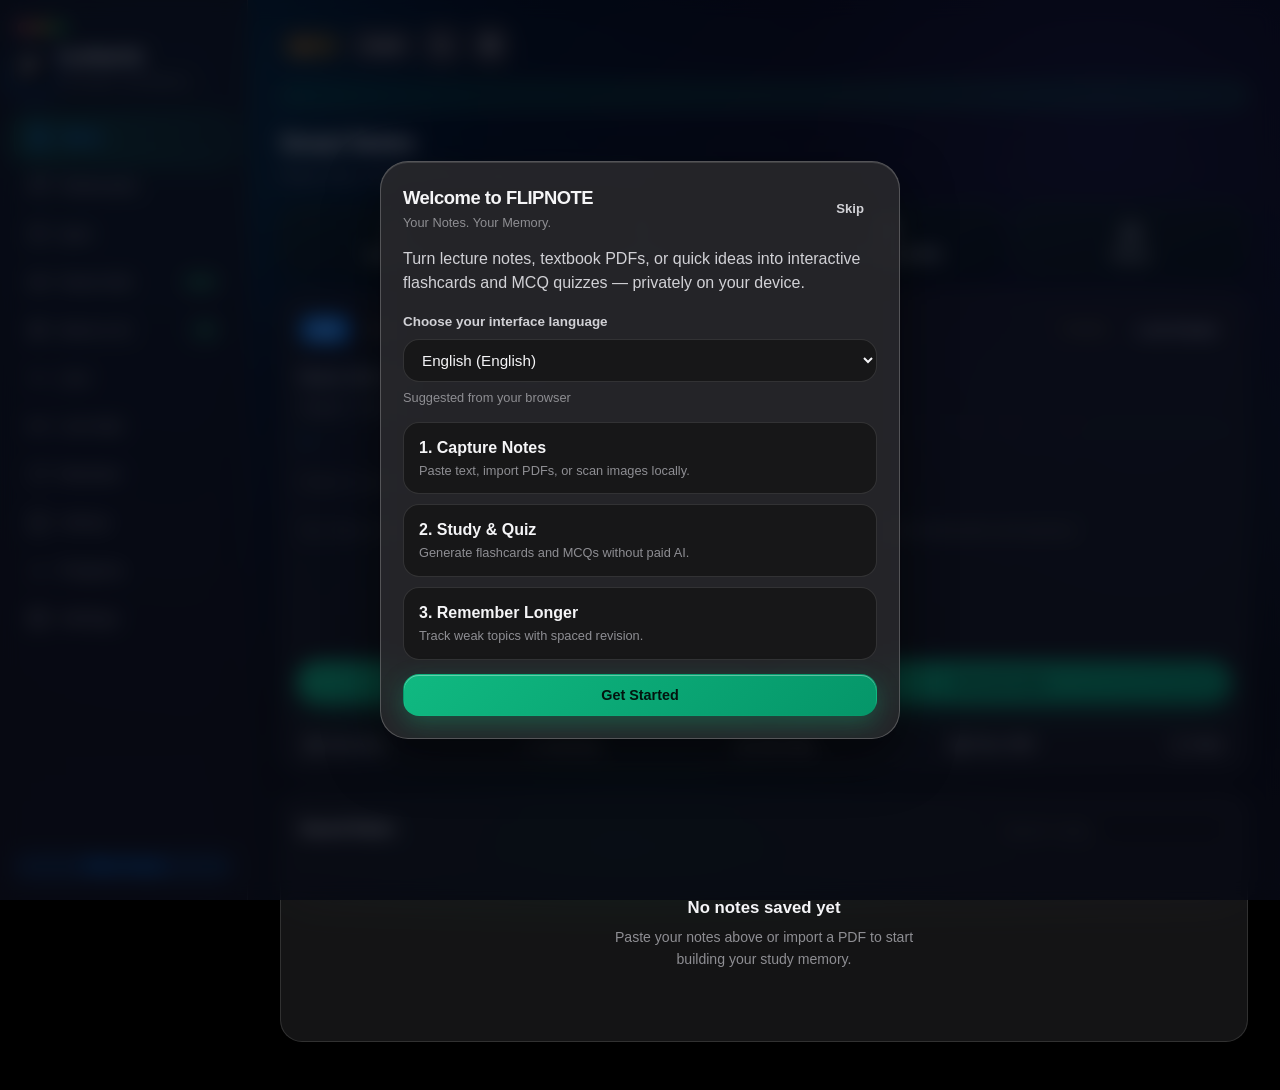
==== commit 9e231ce7: "Add files via upload" ====
--- a/index.html
+++ b/index.html
@@ -2,10 +2,13 @@
 <html lang="en" dir="ltr" data-theme="dark">
 <head>
   <meta charset="UTF-8" />
+  <meta name="google-site-verification" content="-b8IibvncSSQq3tkvGGkV2yt7K_EeFU9ugENXJqBv4I" />
   <meta name="viewport" content="width=device-width, initial-scale=1.0, viewport-fit=cover" />
-  <title>FLIPNOTE — Your Notes. Your Memory. | Free Flashcards, Quizzes &amp; Spaced Revision</title>
-  <meta name="description" content="FLIPNOTE is a free-first, offline-ready learning platform that converts your notes and PDFs into flashcards, MCQ quizzes, and spaced-revision sessions in 15 languages." />
-  <meta name="theme-color" content="#101738" />
+  <title>FLIPNOTE v8.1 — Free Offline Study App | NTA JEE CBT Simulator, NCERT PDFs, AI Tutor &amp; Flashcards</title>
+  <meta name="description" content="FLIPNOTE v8.1 is a 100% free, zero-ads, offline-ready study app for JEE, NEET, and Class 10/12 Boards. Includes Official NCERT PDFs, NTA JEE CBT Simulator, Live Rough Sheet, Rank Predictor, AI Study Tutor, Memory Palace &amp; 60s Formula Arcade." />
+  <meta name="keywords" content="free study app India, NTA JEE CBT simulator free, official NCERT PDFs offline, free Quizlet alternative, AI study tutor offline, PDF to flashcards, JEE NEET mock test free, FLIPNOTE" />
+  <meta name="author" content="Aditya Kumar Jha (Adiii)" />
+  <meta name="theme-color" content="#06090c" />
   <meta name="apple-mobile-web-app-capable" content="yes" />
   <meta name="apple-mobile-web-app-status-bar-style" content="black-translucent" />
   <meta name="apple-mobile-web-app-title" content="FLIPNOTE" />
@@ -13,13 +16,15 @@
   <!-- Canonical & Open Graph -->
   <link rel="canonical" href="https://vaishnavadiii786-ctrl.github.io/flipnote/" />
   <meta property="og:type" content="website" />
-  <meta property="og:title" content="FLIPNOTE — Your Notes. Your Memory." />
-  <meta property="og:description" content="Convert notes and PDFs into flashcards, MCQ quizzes, and spaced revision — free, private, and offline-ready." />
+  <meta property="og:site_name" content="FLIPNOTE" />
+  <meta property="og:title" content="FLIPNOTE v8.1 — 100% Free Offline Study App (JEE, NEET &amp; Boards)" />
+  <meta property="og:description" content="Replace ₹2,000/mo paid study apps with 1 free offline app: NCERT PDFs, NTA JEE CBT Simulator, AI Study Tutor, Memory Palace &amp; 60s Formula Arcade." />
   <meta property="og:url" content="https://vaishnavadiii786-ctrl.github.io/flipnote/" />
-  <meta property="og:image" content="./assets/icons/icon-512.png" />
-  <meta name="twitter:card" content="summary" />
-  <meta name="twitter:title" content="FLIPNOTE — Your Notes. Your Memory." />
-  <meta name="twitter:description" content="Free-first study platform for flashcards, quizzes, and spaced revision." />
+  <meta property="og:image" content="https://vaishnavadiii786-ctrl.github.io/flipnote/assets/icons/icon-512.png" />
+  <meta name="twitter:card" content="summary_large_image" />
+  <meta name="twitter:title" content="FLIPNOTE v8.1 — Your Notes. Your Memory." />
+  <meta name="twitter:description" content="100% Free, Zero Ads, Offline PWA for JEE, NEET &amp; Boards — NCERT PDFs, NTA JEE CBT, AI Tutor &amp; Memory Palace." />
+  <meta name="twitter:image" content="https://vaishnavadiii786-ctrl.github.io/flipnote/assets/icons/icon-512.png" />
 
   <!-- PWA & Icons -->
   <link rel="manifest" href="./manifest.json" />
@@ -32,13 +37,20 @@
     "@context": "https://schema.org",
     "@type": "SoftwareApplication",
     "name": "FLIPNOTE",
+    "softwareVersion": "8.1",
+    "url": "https://vaishnavadiii786-ctrl.github.io/flipnote/",
+    "image": "https://vaishnavadiii786-ctrl.github.io/flipnote/assets/icons/icon-512.png",
     "applicationCategory": "EducationalApplication",
     "operatingSystem": "Web, Android, iOS",
-    "description": "Free-first learning platform that converts notes into flashcards, MCQ quizzes, and spaced revision.",
+    "author": {
+      "@type": "Person",
+      "name": "Aditya Kumar Jha"
+    },
+    "description": "100% free, zero-ads, offline-ready study platform for JEE, NEET, and Board exams featuring Official NCERT PDFs, NTA JEE CBT Simulator, AI Study Tutor, Memory Palace, and 60s Formula Arcade.",
     "offers": {
       "@type": "Offer",
       "price": "0",
-      "priceCurrency": "USD"
+      "priceCurrency": "INR"
     }
   }
   </script>
@@ -1090,5 +1102,6 @@
     </div>
   </div>
   <script type="module" src="./js/v81-live.js"></script>
+  <script src="./js/v81-motion.js" defer></script>
 </body>
 </html>
--- a/css/style.css
+++ b/css/style.css
@@ -2762,3 +2762,174 @@
   border: 1px solid rgba(52, 211, 153, 0.36);
   box-shadow: 0 22px 54px rgba(0, 0, 0, 0.55), inset 0 1px 0 rgba(110, 231, 183, 0.22);
 }
+
+/* ==========================================================================
+   FLIPNOTE v8.1 — Enterprise Motion & Interior Apple-Glass Redesign
+   ========================================================================== */
+
+#v81-aurora-bg {
+  position: fixed;
+  inset: 0;
+  pointer-events: none;
+  z-index: 0;
+  overflow: hidden;
+}
+#v81-aurora-bg .v81-orb {
+  position: absolute;
+  border-radius: 50%;
+  filter: blur(85px);
+  opacity: 0.34;
+  will-change: transform;
+}
+#v81-aurora-bg .orb-1 {
+  width: 520px; height: 520px;
+  top: -140px; left: -100px;
+  background: radial-gradient(circle, rgba(16, 185, 129, 0.42), transparent 70%);
+  animation: v81Float1 18s ease-in-out infinite alternate;
+}
+#v81-aurora-bg .orb-2 {
+  width: 460px; height: 460px;
+  top: 28%; right: -120px;
+  background: radial-gradient(circle, rgba(52, 211, 153, 0.28), transparent 70%);
+  animation: v81Float2 22s ease-in-out infinite alternate;
+}
+#v81-aurora-bg .orb-3 {
+  width: 560px; height: 560px;
+  bottom: -180px; left: 26%;
+  background: radial-gradient(circle, rgba(6, 95, 70, 0.36), transparent 70%);
+  animation: v81Float3 25s ease-in-out infinite alternate;
+}
+[data-theme="light"] #v81-aurora-bg .v81-orb { opacity: 0.22; }
+
+@keyframes v81Float1 {
+  0% { transform: translate3d(0, 0, 0) scale(1); }
+  100% { transform: translate3d(85px, 65px, 0) scale(1.12); }
+}
+@keyframes v81Float2 {
+  0% { transform: translate3d(0, 0, 0) scale(1); }
+  100% { transform: translate3d(-75px, 90px, 0) scale(0.92); }
+}
+@keyframes v81Float3 {
+  0% { transform: translate3d(0, 0, 0) scale(1); }
+  100% { transform: translate3d(60px, -70px, 0) scale(1.08); }
+}
+
+.app-shell { position: relative; z-index: 1; }
+
+/* Interactive Pointer Spotlight + Elevated Interior Glass Cards */
+.glass-card, .qc-tile, .v6-card, .v81-item-card {
+  position: relative;
+  overflow: hidden;
+  transition: transform 0.28s var(--ease-spring), border-color 0.28s ease, box-shadow 0.28s ease, background 0.28s ease;
+}
+.glass-card::before, .qc-tile::before, .v81-item-card::before {
+  content: "";
+  position: absolute;
+  inset: 0;
+  pointer-events: none;
+  border-radius: inherit;
+  background: radial-gradient(
+    340px circle at var(--mx, 50%) var(--my, 0%),
+    rgba(52, 211, 153, 0.14),
+    transparent 62%
+  );
+  opacity: 0;
+  transition: opacity 0.25s ease;
+  z-index: 0;
+}
+.glass-card:hover::before, .qc-tile:hover::before, .v81-item-card:hover::before {
+  opacity: 1;
+}
+.glass-card > *, .qc-tile > *, .v81-item-card > * {
+  position: relative;
+  z-index: 1;
+}
+
+.glass-card:hover, .v81-item-card:hover {
+  transform: translateY(-2px);
+  border-color: rgba(52, 211, 153, 0.34);
+  box-shadow: 0 24px 56px rgba(0, 0, 0, 0.56), inset 0 1px 0 rgba(110, 231, 183, 0.18);
+}
+
+/* Bento Quick-Capture Tiles Interior Polish */
+.qc-tile {
+  border: 1px solid rgba(52, 211, 153, 0.20) !important;
+  background: linear-gradient(160deg, rgba(16, 32, 30, 0.78), rgba(10, 18, 20, 0.88)) !important;
+  box-shadow: 0 10px 28px rgba(0, 0, 0, 0.35), inset 0 1px 0 rgba(255, 255, 255, 0.10) !important;
+}
+[data-theme="light"] .qc-tile {
+  background: linear-gradient(160deg, rgba(255, 255, 255, 0.92), rgba(235, 248, 242, 0.88)) !important;
+}
+.qc-tile:hover {
+  transform: translateY(-3px) scale(1.02);
+  border-color: rgba(52, 211, 153, 0.52) !important;
+}
+.qc-tile:active { transform: scale(0.96); }
+
+/* Primary Button Shimmer Sweep & Tactile Spring */
+.btn {
+  transition: transform 0.2s var(--ease-spring), filter 0.2s ease, box-shadow 0.25s ease, border-color 0.2s ease;
+}
+.btn:active { transform: scale(0.96); }
+.btn-primary {
+  position: relative;
+  overflow: hidden;
+  background: linear-gradient(135deg, #10b981, #059669) !important;
+  color: #03140e !important;
+  font-weight: 800 !important;
+  box-shadow: 0 8px 24px rgba(16, 185, 129, 0.32), inset 0 1px 0 rgba(255, 255, 255, 0.35) !important;
+}
+.btn-primary::after {
+  content: "";
+  position: absolute;
+  top: -50%; left: -75%;
+  width: 45%; height: 200%;
+  background: linear-gradient(90deg, transparent, rgba(255, 255, 255, 0.35), transparent);
+  transform: rotate(24deg);
+  animation: v81BtnShimmer 4.8s ease-in-out infinite;
+  pointer-events: none;
+}
+@keyframes v81BtnShimmer {
+  0%, 72% { left: -75%; }
+  100% { left: 135%; }
+}
+
+/* Sidebar & Floating Mobile Dock Redesign */
+.sidebar .nav-item {
+  transition: transform 0.2s var(--ease-spring), background 0.2s ease, color 0.2s ease;
+}
+.sidebar .nav-item:hover { transform: translateX(4px); }
+.sidebar .nav-item.active {
+  background: linear-gradient(90deg, rgba(16, 185, 129, 0.24), rgba(16, 185, 129, 0.08)) !important;
+  border: 1px solid rgba(52, 211, 153, 0.38) !important;
+  box-shadow: 0 6px 20px rgba(16, 185, 129, 0.18);
+}
+
+@media (max-width: 900px) {
+  .mobile-tabbar, .bottom-nav {
+    backdrop-filter: blur(24px) saturate(160%);
+    -webkit-backdrop-filter: blur(24px) saturate(160%);
+    border-top: 1px solid rgba(52, 211, 153, 0.24) !important;
+  }
+}
+
+/* Staggered View & Card Entrance Choreography */
+@keyframes v81StaggerIn {
+  0% { opacity: 0; transform: translate3d(0, 16px, 0) scale(0.985); }
+  100% { opacity: 1; transform: translate3d(0, 0, 0) scale(1); }
+}
+.v81-stagger-in {
+  animation: v81StaggerIn 0.48s var(--ease-spring) both;
+  animation-delay: var(--stagger-delay, 0ms);
+}
+
+/* Notice Banner Smooth Entrance */
+.v81-notice-banner:not([hidden]) {
+  animation: v81StaggerIn 0.42s var(--ease-spring) both;
+}
+
+@media (prefers-reduced-motion: reduce) {
+  #v81-aurora-bg .v81-orb, .btn-primary::after, .v81-stagger-in {
+    animation: none !important;
+  }
+}
